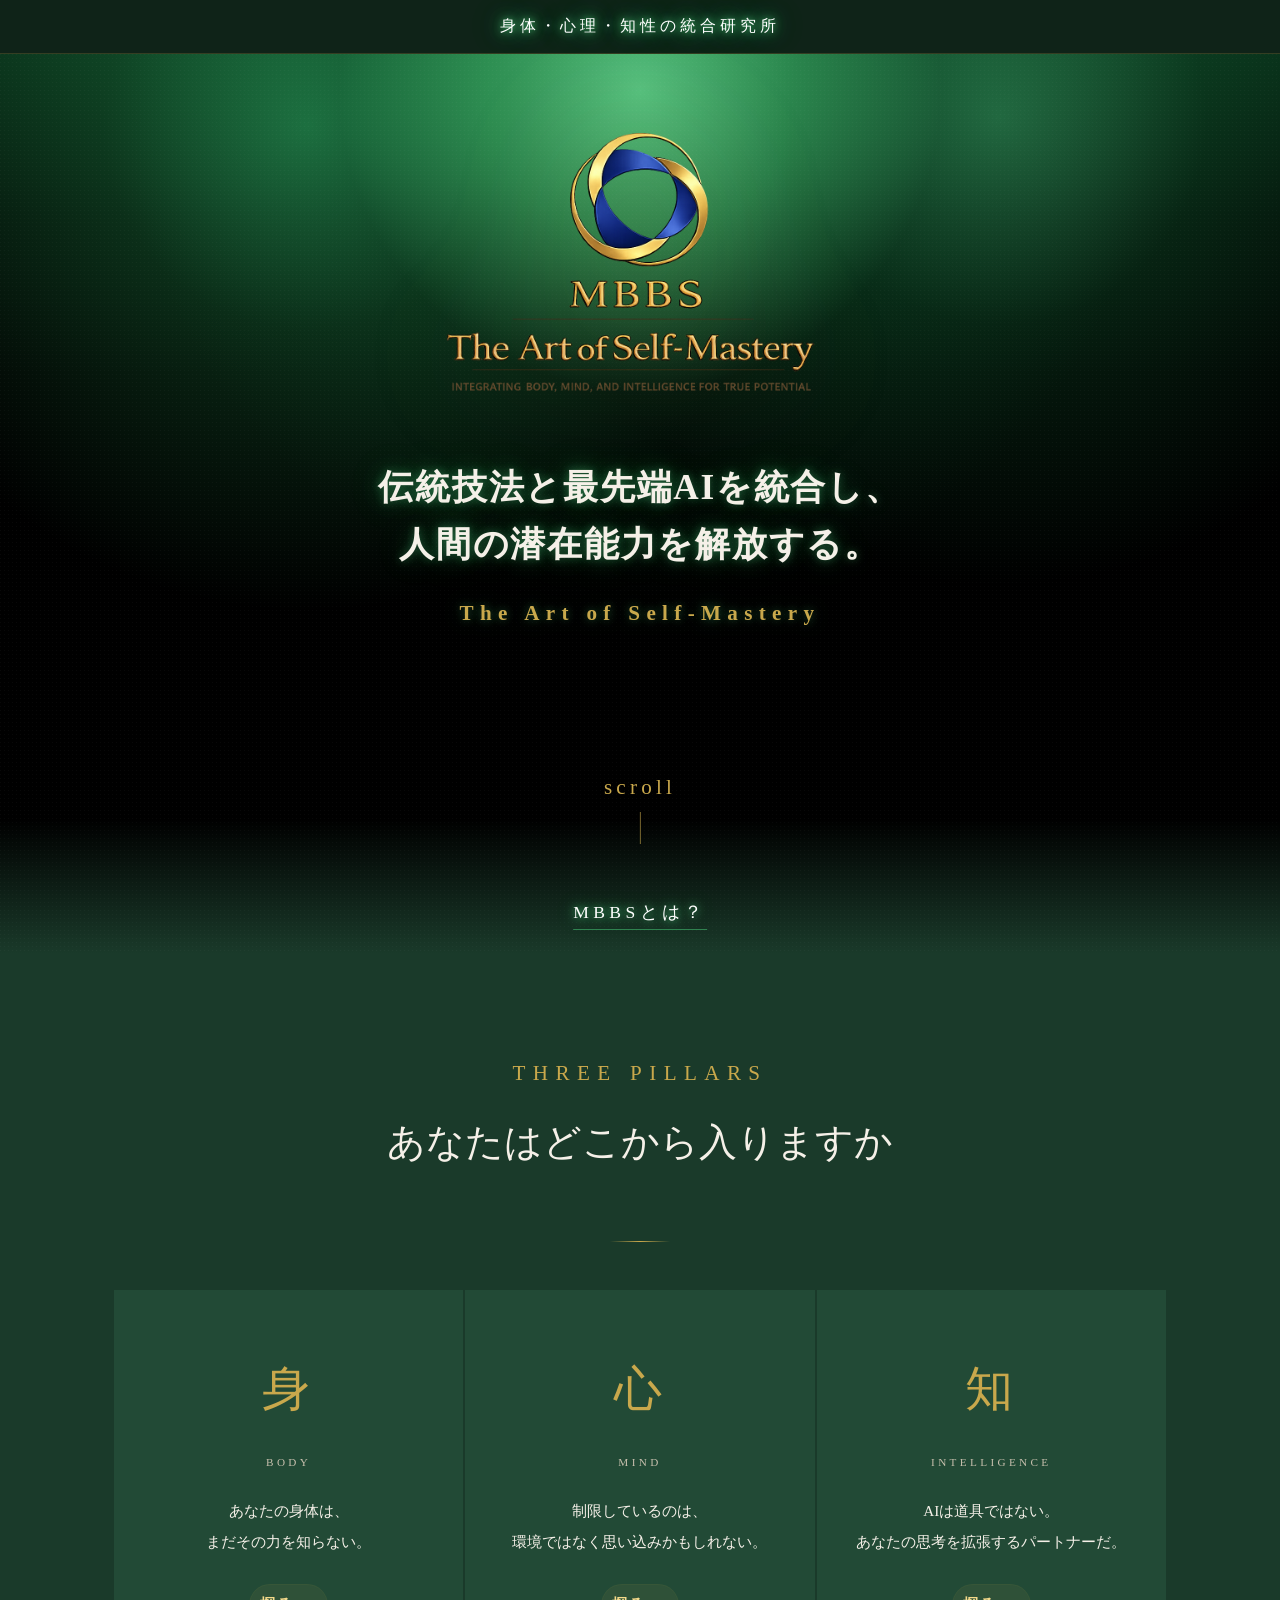
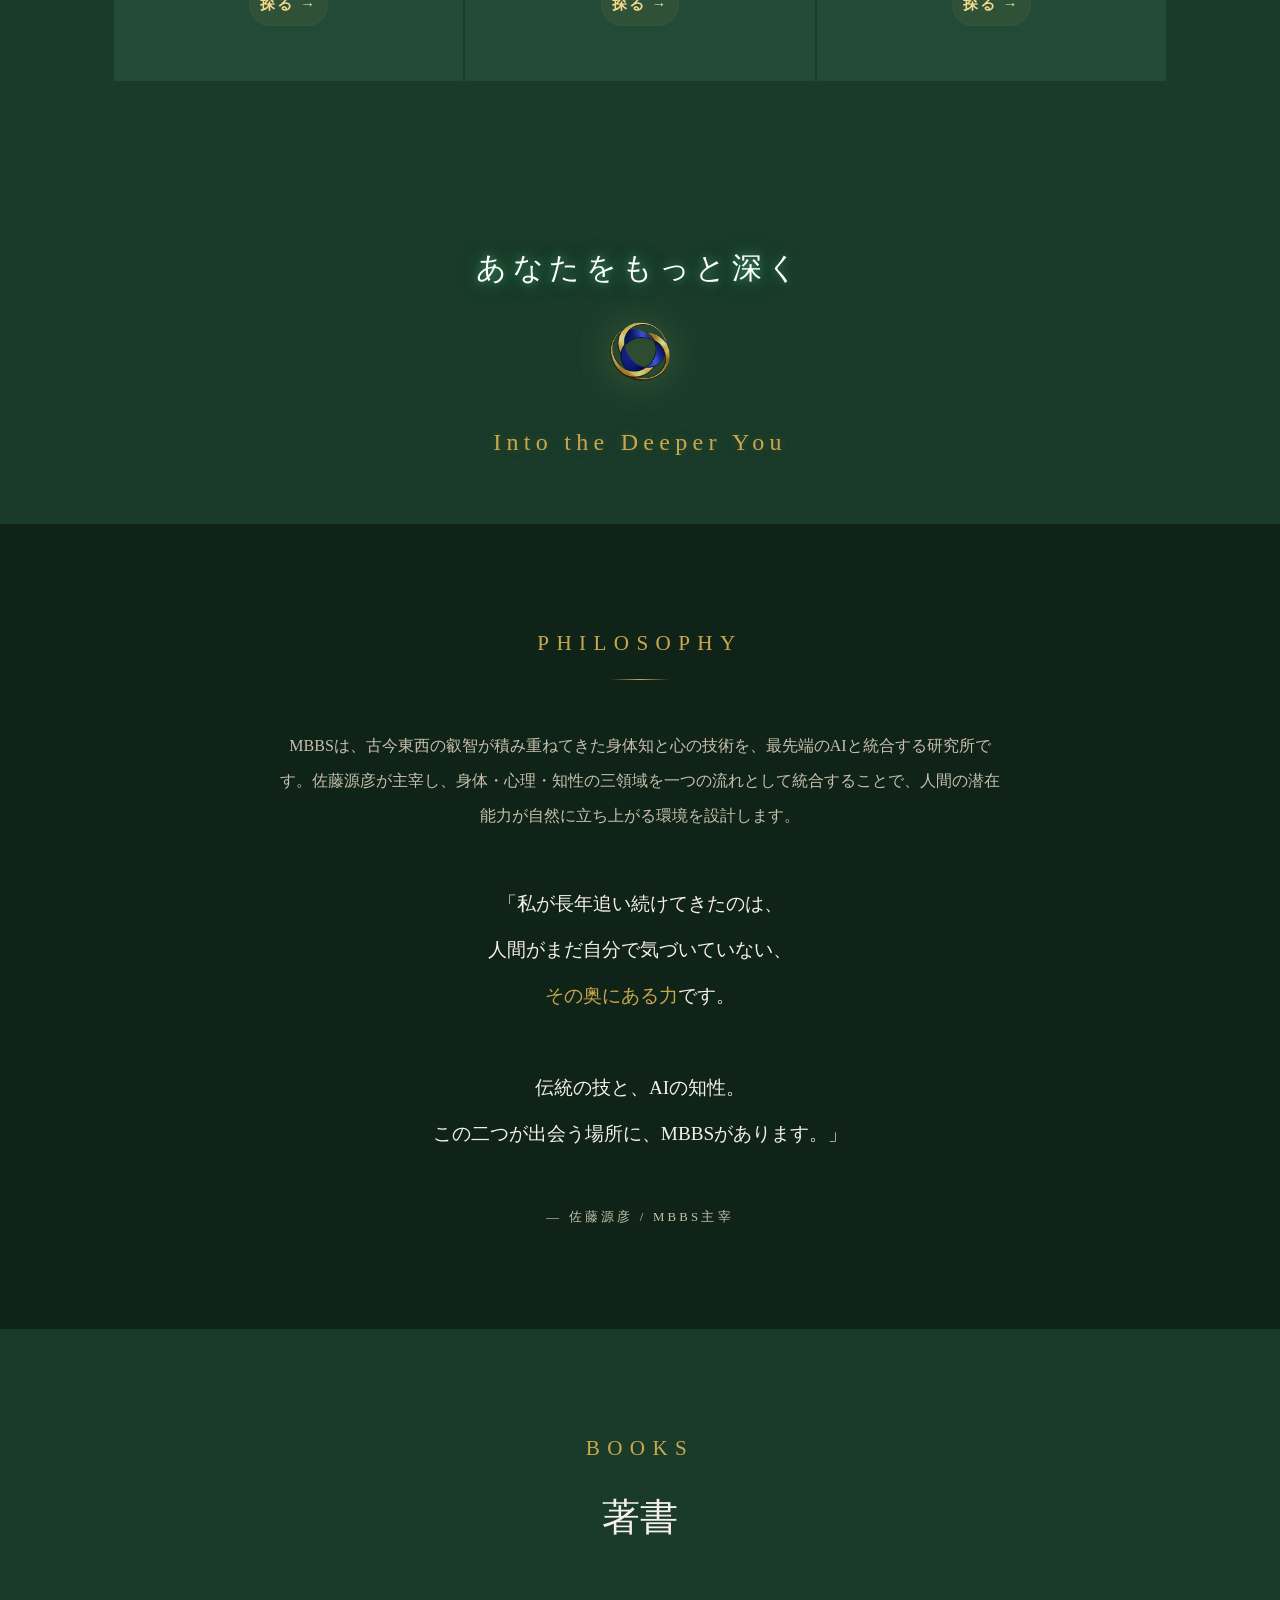
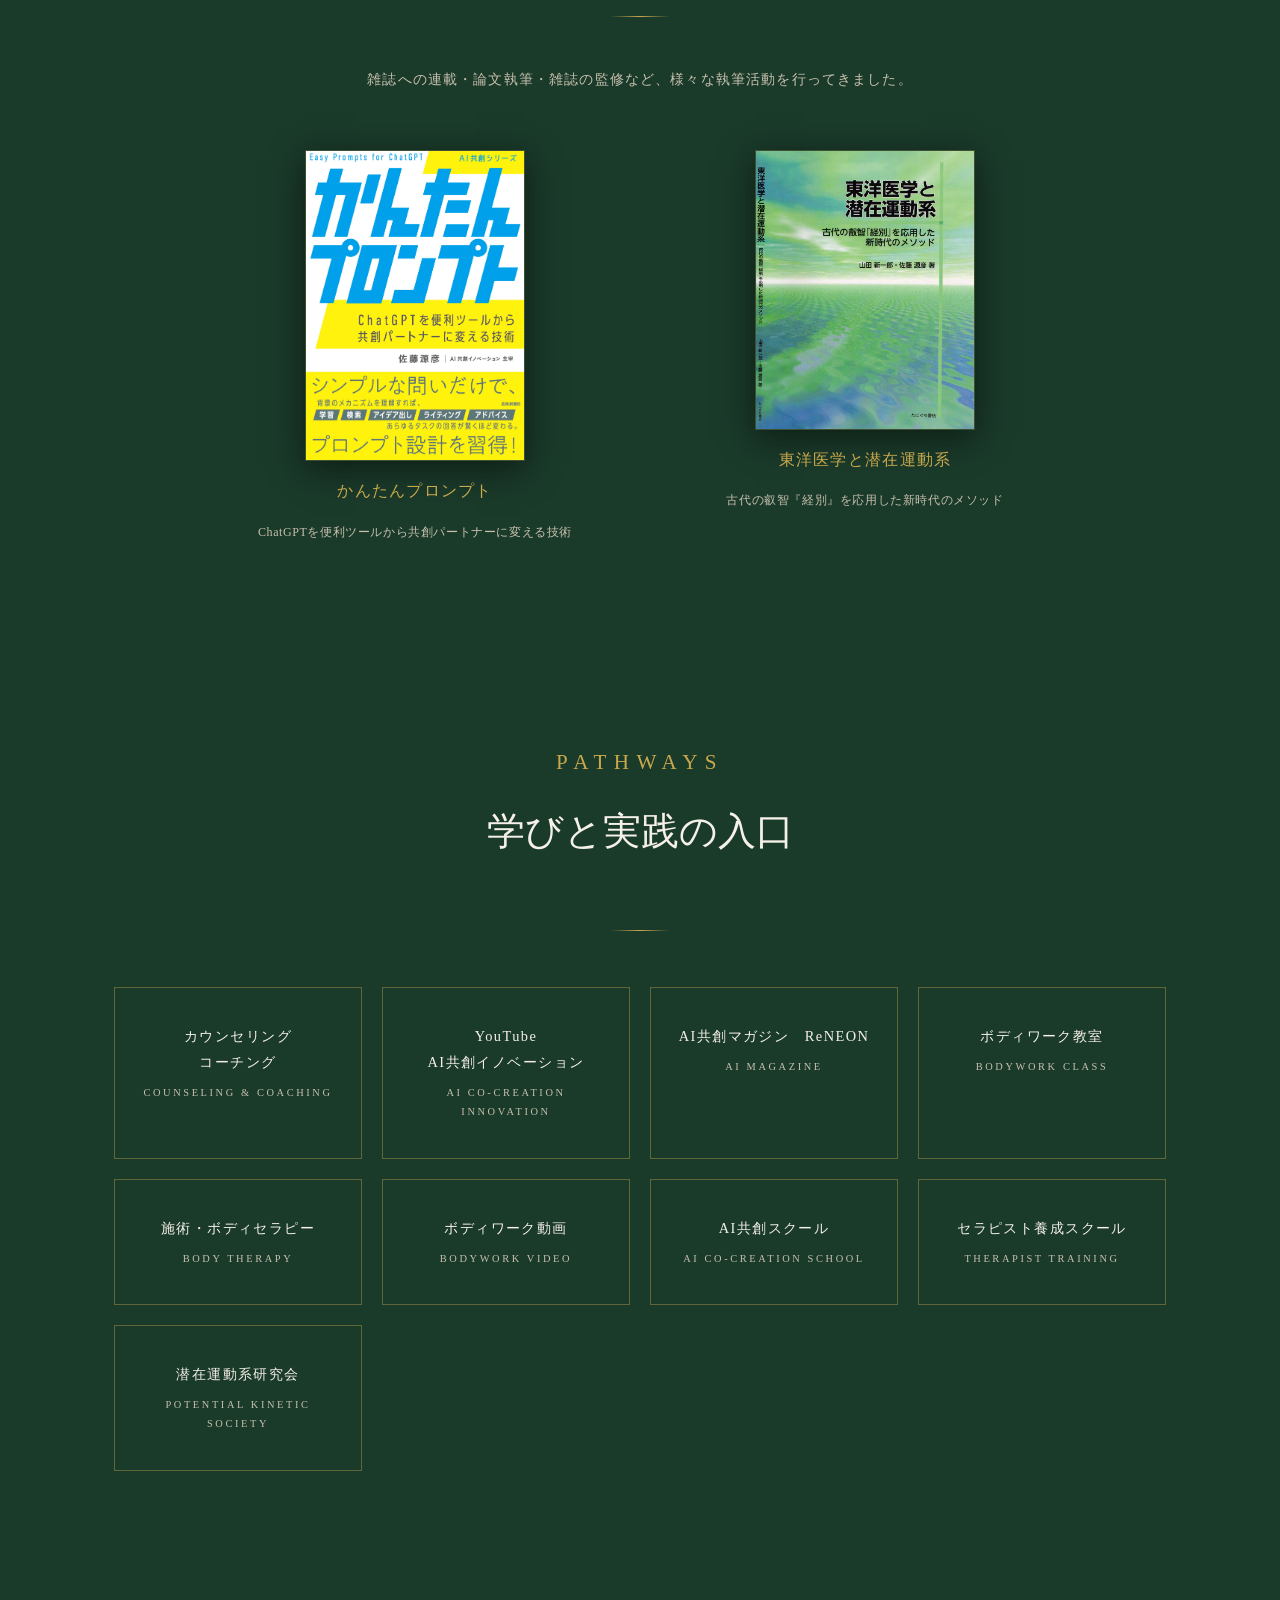
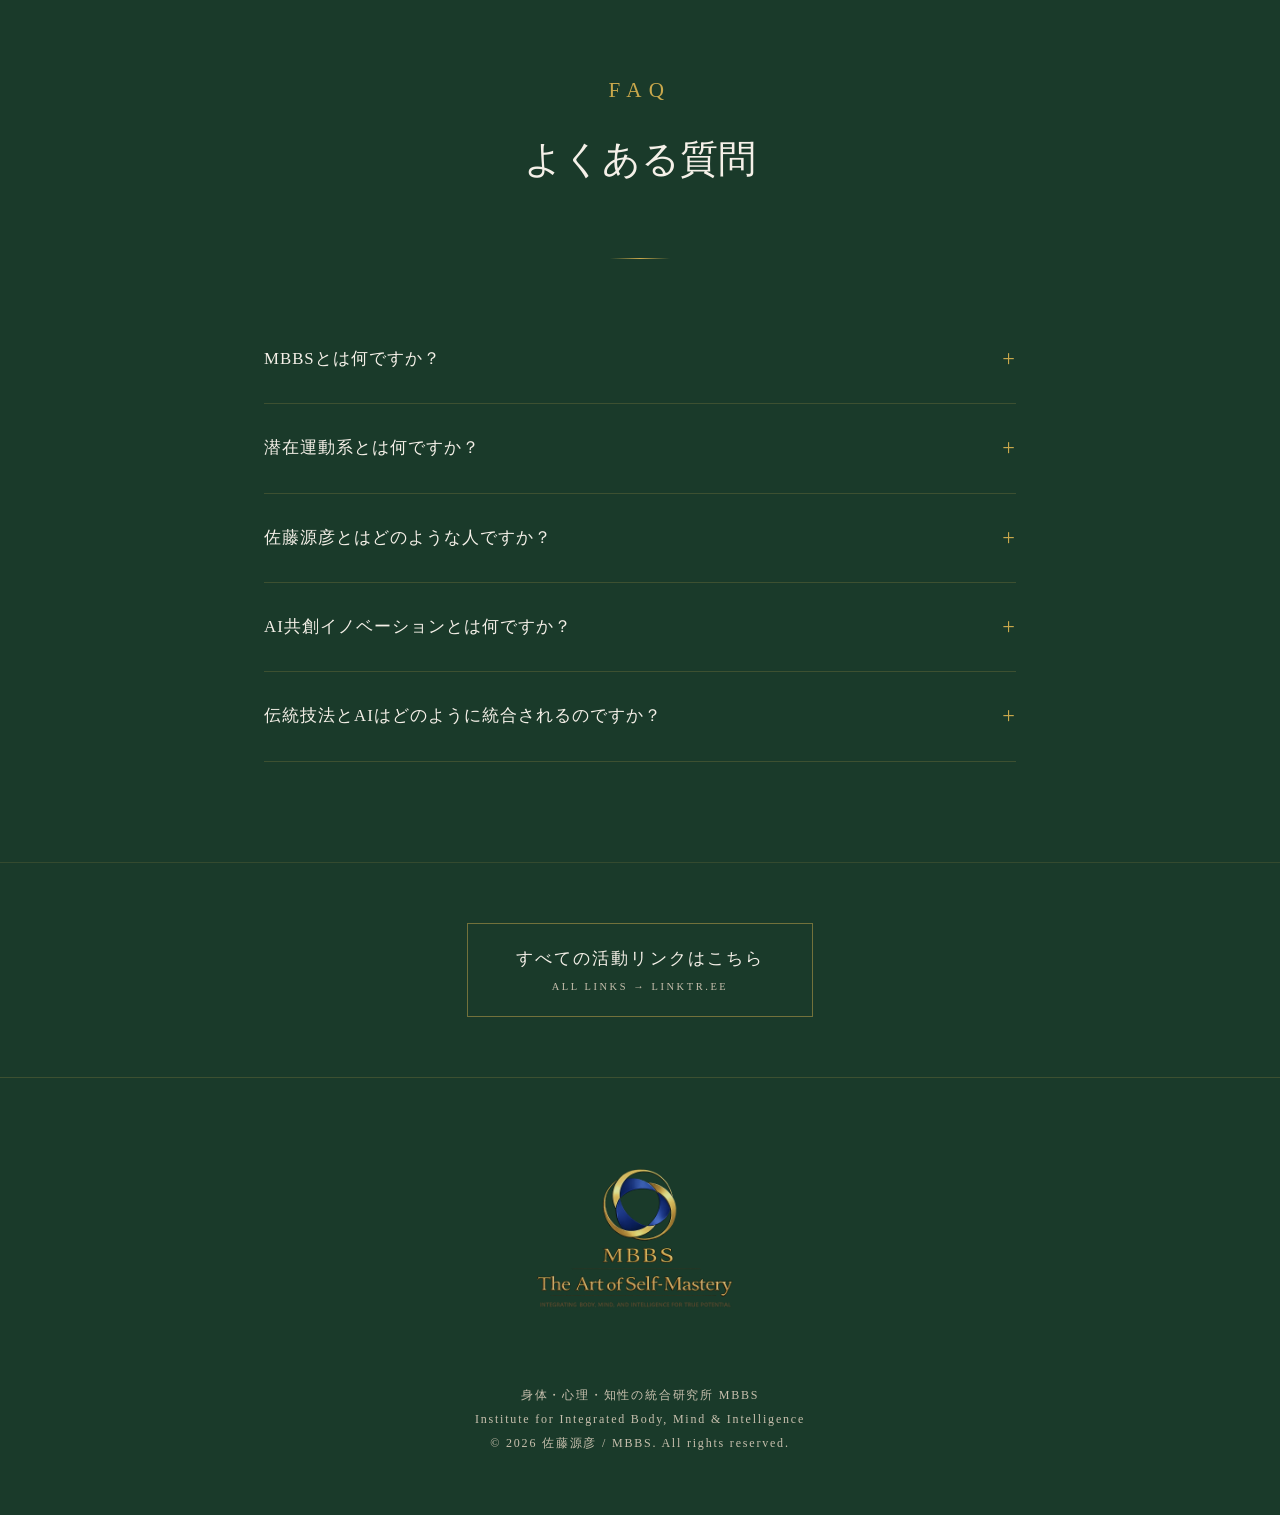
==== index.html @ f7b09123 "Add files via upload" ====
<!DOCTYPE html>
<html lang="ja">
<head>
  <meta charset="UTF-8">
  <meta name="viewport" content="width=device-width, initial-scale=1.0">
  <title>MBBS — 身体・心理・知性の統合研究所</title>
  <meta name="description" content="MBBS（身体・心理・知性の統合研究所）は、東洋の伝統技法と最先端AIを統合し、人間の潜在能力を解放する研究所です。佐藤源彦が主宰するカウンセリング・ボディワーク・AI共創の実践の場。">

  <!-- OGP -->
  <meta property="og:type" content="website">
  <meta property="og:title" content="MBBS — 身体・心理・知性の統合研究所">
  <meta property="og:description" content="伝統技法と最先端AIを統合し、人間の潜在能力を解放する。佐藤源彦主宰のMBBS（Institute for Integrated Body, Mind & Intelligence）。">
  <meta property="og:locale" content="ja_JP">

  <!-- schema.org JSON-LD -->
  <script type="application/ld+json">
  {
    "@context": "https://schema.org",
    "@graph": [
      {
        "@type": "Organization",
        "name": "MBBS",
        "alternateName": "身体・心理・知性の統合研究所",
        "description": "古今東西の叡智と最先端AIを統合し、人間の潜在能力を解放する研究所。カウンセリング・コーチング・ボディワーク・AI共創イノベーションを提供。",
        "url": "https://mbbs.jp",
        "address": {
          "@type": "PostalAddress",
          "addressLocality": "名古屋市",
          "addressRegion": "愛知県",
          "addressCountry": "JP"
        },
        "areaServed": "名古屋市を中心に、全国およびオンラインで活動",
        "keywords": "整体, 太極拳, ヨガ, インナーマッスルトレーニング, カウンセリング, 心理学, AIスクール, プロンプトエンジニアリング, 気功, 潜在意識, 潜在運動系, ボディワーク, AI共創, 身体統合",
        "founder": {
          "@type": "Person",
          "name": "佐藤源彦"
        }
      },
      {
        "@type": "Person",
        "name": "佐藤源彦",
        "jobTitle": "MBBS主宰",
        "description": "東洋医学・潜在運動系・心理支援・AI共創を統合した研究者。著書に『東洋医学と潜在運動系』『かんたんプロンプト』など。",
        "knowsAbout": ["整体", "太極拳", "ヨガ", "インナーマッスルトレーニング", "カウンセリング", "心理学", "AIスクール", "プロンプトエンジニアリング", "気功", "潜在意識", "潜在運動系", "東洋医学", "ボディワーク", "AI共創", "身体統合"],
        "sameAs": [
          "https://linktr.ee/motohiko.sato",
          "https://www.youtube.com/@AICoCreation",
          "https://note.com/mbbs"
        ],
        "worksFor": {
          "@type": "Organization",
          "name": "MBBS"
        }
      }
    ]
  }
  </script>

  <link rel="stylesheet" href="style.css">
</head>
<body>

  <!-- TOPBAR -->
  <div class="topbar">
    <p class="topbar-title">身体・心理・知性の統合研究所</p>
  </div>

  <!-- HERO -->
  <section id="hero">
    <img
      class="hero-logo"
      src="../image/ChatGPT Image 2026年3月20日 00_47_18.png"
      alt="MBBS ロゴ"
    >
    <h1 class="hero-tagline">
      伝統技法と最先端AIを統合し、<br>人間の潜在能力を解放する。
      <em>The Art of Self-Mastery</em>
    </h1>
    <span class="scroll-hint">scroll</span>
    <a class="mbbs-link" href="concept.html">MBBSとは？</a>
  </section>

  <!-- TRINITY -->
  <section id="trinity">
    <p class="section-label">Three Pillars</p>
    <h2 class="section-title">あなたはどこから入りますか</h2>
    <div class="divider"></div>

    <div class="trinity-grid">
      <div class="trinity-card">
        <span class="trinity-kanji">身</span>
        <span class="trinity-en">Body</span>
        <p class="trinity-copy">
          あなたの身体は、<br>まだその力を知らない。
        </p>
        <a class="trinity-link" href="#">探る →</a>
      </div>

      <div class="trinity-card">
        <span class="trinity-kanji">心</span>
        <span class="trinity-en">Mind</span>
        <p class="trinity-copy">
          制限しているのは、<br>環境ではなく思い込みかもしれない。
        </p>
        <a class="trinity-link" href="#">探る →</a>
      </div>

      <div class="trinity-card">
        <span class="trinity-kanji">知</span>
        <span class="trinity-en">Intelligence</span>
        <p class="trinity-copy">
          AIは道具ではない。<br>あなたの思考を拡張するパートナーだ。
        </p>
        <a class="trinity-link" href="#">探る →</a>
      </div>
    </div>
  </section>

  <!-- SYMBOL BREAK -->
  <div class="symbol-break">
    <p class="symbol-break__lead">あなたをもっと深く</p>
    <img
      src="../image/ChatGPT Image 2026年3月20日 00_54_08.png"
      alt="MBBSシンボル"
    >
    <p class="symbol-break__text">Into the Deeper You</p>
  </div>

  <!-- PHILOSOPHY -->
  <section id="philosophy">
    <div class="philosophy-inner">
      <p class="section-label">Philosophy</p>
      <div class="divider"></div>
      <p class="philosophy-desc">
        MBBSは、古今東西の叡智が積み重ねてきた身体知と心の技術を、最先端のAIと統合する研究所です。佐藤源彦が主宰し、身体・心理・知性の三領域を一つの流れとして統合することで、人間の潜在能力が自然に立ち上がる環境を設計します。
      </p>
      <p class="philosophy-quote">
        「私が長年追い続けてきたのは、<br>
        人間がまだ自分で気づいていない、<br>
        <strong>その奥にある力</strong>です。<br><br>
        伝統の技と、AIの知性。<br>
        この二つが出会う場所に、MBBSがあります。」
      </p>
      <p class="philosophy-name">— 佐藤源彦 / MBBS主宰</p>
    </div>
  </section>

  <!-- BOOKS -->
  <section id="books">
    <p class="section-label">Books</p>
    <h2 class="section-title">著書</h2>
    <div class="divider"></div>
    <p class="books-note">雑誌への連載・論文執筆・雑誌の監修など、様々な執筆活動を行ってきました。</p>
    <div class="books-grid">
      <a class="book-item" href="#">
        <img src="../image/kantan.JPG" alt="かんたんプロンプト">
        <p class="book-title">かんたんプロンプト</p>
        <p class="book-sub">ChatGPTを便利ツールから共創パートナーに変える技術</p>
      </a>
      <a class="book-item" href="#">
        <img src="../image/senzai.jpeg" alt="東洋医学と潜在運動系">
        <p class="book-title">東洋医学と潜在運動系</p>
        <p class="book-sub">古代の叡智『経別』を応用した新時代のメソッド</p>
      </a>
    </div>
  </section>

  <!-- SERVICES -->
  <section id="services">
    <p class="section-label">Pathways</p>
    <h2 class="section-title">学びと実践の入口</h2>
    <div class="divider"></div>

    <div class="services-grid">
      <a class="service-btn" href="#">
        カウンセリング<br>コーチング
        <span class="service-btn-en">Counseling & Coaching</span>
      </a>
      <a class="service-btn" href="https://www.youtube.com/@AICoCreation" target="_blank" rel="noopener">
        YouTube<br>AI共創イノベーション
        <span class="service-btn-en">AI Co-creation Innovation</span>
      </a>
      <a class="service-btn" href="https://note.com/mbbs" target="_blank" rel="noopener">
        AI共創マガジン　ReNEON
        <span class="service-btn-en">AI Magazine</span>
      </a>
      <a class="service-btn" href="#">
        ボディワーク教室
        <span class="service-btn-en">Bodywork Class</span>
      </a>
      <a class="service-btn" href="#">
        施術・ボディセラピー
        <span class="service-btn-en">Body Therapy</span>
      </a>
      <a class="service-btn" href="#">
        ボディワーク動画
        <span class="service-btn-en">Bodywork Video</span>
      </a>
      <a class="service-btn" href="#">
        AI共創スクール
        <span class="service-btn-en">AI Co-creation School</span>
      </a>
      <a class="service-btn" href="#">
        セラピスト養成スクール
        <span class="service-btn-en">Therapist Training</span>
      </a>
      <a class="service-btn" href="https://potentialing.jimdofree.com/" target="_blank" rel="noopener">
        潜在運動系研究会
        <span class="service-btn-en">Potential Kinetic Society</span>
      </a>
    </div>
  </section>

  <!-- FAQ -->
  <section id="faq">
    <p class="section-label">FAQ</p>
    <h2 class="section-title">よくある質問</h2>
    <div class="divider"></div>

    <div class="faq-list">
      <details class="faq-item">
        <summary class="faq-q">MBBSとは何ですか？</summary>
        <p class="faq-a">MBBSは「身体・心理・知性の統合研究所（Institute for Integrated Body, Mind &amp; Intelligence）」です。東洋の伝統技法・心理支援・AI共創の三領域を統合し、人間の潜在能力を解放することをミッションとしています。佐藤源彦が主宰しています。</p>
      </details>

      <details class="faq-item">
        <summary class="faq-q">潜在運動系とは何ですか？</summary>
        <p class="faq-a">潜在運動系とは、東洋医学の「経別」をはじめとする古代の知恵を応用した、身体の潜在的な動きと力の発現に関する研究領域です。佐藤源彦の著書『東洋医学と潜在運動系』でその理論と実践が体系化されています。</p>
      </details>

      <details class="faq-item">
        <summary class="faq-q">佐藤源彦とはどのような人ですか？</summary>
        <p class="faq-a">佐藤源彦はMBBSの主宰者です。東洋医学・潜在運動系・心理支援・AI共創を統合した研究者・実践家であり、著書に『東洋医学と潜在運動系』『かんたんプロンプト』があります。カウンセリング・ボディワーク・AI共創イノベーションの各分野で活動しています。</p>
      </details>

      <details class="faq-item">
        <summary class="faq-q">AI共創イノベーションとは何ですか？</summary>
        <p class="faq-a">AI共創イノベーションは、AIを単なる道具としてではなく、人間の思考を拡張するパートナーとして活用する実践です。MBBSでは、プロンプト技術・AI共創スクール・YouTubeチャンネルを通じて、AIと人間が共に創造する新しい知性の在り方を探求しています。</p>
      </details>

      <details class="faq-item">
        <summary class="faq-q">伝統技法とAIはどのように統合されるのですか？</summary>
        <p class="faq-a">東洋の伝統技法が数千年かけて磨いてきた身体知・内面理解の知恵と、最先端AIによる知的拡張を接続します。感覚と分析、直感と構造を一つの流れとして統合することで、人間の潜在能力が自然に立ち上がる環境を設計します。</p>
      </details>
    </div>
  </section>

  <!-- LINKS -->
  <div class="links-bar">
    <a class="links-btn" href="https://linktr.ee/motohiko.sato" target="_blank" rel="noopener">
      すべての活動リンクはこちら
      <span class="links-btn-en">All Links → linktr.ee</span>
    </a>
  </div>

  <!-- FOOTER -->
  <footer>
    <img
      class="footer-logo"
      src="../image/ChatGPT Image 2026年3月20日 00_47_18.png"
      alt="MBBS"
    >
    <p class="footer-copy">
      身体・心理・知性の統合研究所 MBBS<br>
      Institute for Integrated Body, Mind & Intelligence<br>
      © 2026 佐藤源彦 / MBBS. All rights reserved.
    </p>
  </footer>

</body>
</html>
---- style.css ----
/* ===========================
   MBBS — Claude HP Design
   =========================== */

:root {
  --green:  #1A3A2A;
  --green-light: #224a36;
  --green-dark:  #0f2318;
  --gold:   #C9A84C;
  --gold-light: #e0c070;
  --blue:   #1E3A6E;
  --ivory:  #F5F0E8;
  --ivory-dim: #c8c0ae;
  --font-ja: 'Hiragino Mincho ProN', 'Yu Mincho', Georgia, serif;
  --font-en: 'Cormorant Garamond', 'Garamond', Georgia, serif;
}

*, *::before, *::after {
  box-sizing: border-box;
  margin: 0;
  padding: 0;
}

html {
  scroll-behavior: smooth;
}

body {
  background-color: var(--green);
  color: var(--ivory);
  font-family: var(--font-ja);
  line-height: 1.8;
}

/* ── HERO ── */
#hero {
  position: relative;
  min-height: 100vh;
  display: flex;
  flex-direction: column;
  align-items: center;
  justify-content: center;
  text-align: center;
  padding: 20px 24px;
  justify-content: flex-start;
  background:
    radial-gradient(circle at 50% 4%, rgba(120, 255, 170, 0.68) 0%, rgba(92, 255, 151, 0.4) 14%, rgba(18, 105, 58, 0.16) 28%, rgba(0, 0, 0, 0) 48%),
    radial-gradient(circle at 24% 8%, rgba(72, 255, 149, 0.38) 0%, rgba(50, 198, 105, 0.2) 16%, rgba(0, 0, 0, 0) 38%),
    radial-gradient(circle at 78% 7%, rgba(95, 255, 163, 0.34) 0%, rgba(33, 160, 84, 0.18) 16%, rgba(0, 0, 0, 0) 36%),
    linear-gradient(180deg, rgba(46, 255, 138, 0.14) 0%, rgba(46, 255, 138, 0.04) 18%, rgba(0, 0, 0, 0) 36%),
    linear-gradient(to bottom, #000 0%, #000 85%, var(--green) 100%);
  overflow: hidden;
}

#hero::before {
  content: '';
  position: absolute;
  inset: 0;
  background-image: url('data:image/svg+xml,<svg xmlns="http://www.w3.org/2000/svg" width="4" height="4"><rect width="4" height="4" fill="none"/><rect x="0" y="0" width="1" height="1" fill="%23ffffff08"/></svg>');
  pointer-events: none;
}

.hero-logo {
  width: min(640px, 95vw);
  margin-bottom: 20px;
  border-radius: 40px;
  filter: drop-shadow(0 0 64px rgba(201,168,76,0.2));
  animation: fadeUp 1.2s ease both;
}

.hero-tagline {
  font-size: clamp(1.2rem, 3.5vw, 2.2rem);
  color: var(--ivory);
  letter-spacing: 0.05em;
  line-height: 1.6;
  margin-top: -60px;
  margin-bottom: 180px;
  text-shadow:
    0 0 10px rgba(102, 255, 163, 0.32),
    0 0 24px rgba(72, 255, 149, 0.22),
    0 0 44px rgba(32, 196, 99, 0.16);
  animation:
    fadeUp 1.2s ease 0.3s both,
    neonPulse 2.8s ease-in-out 1.5s infinite;
}

.hero-tagline em {
  display: block;
  font-style: normal;
  color: var(--gold);
  font-size: 0.6em;
  letter-spacing: 0.3em;
  margin-top: 24px;
}

.scroll-hint {
  position: absolute;
  bottom: 110px;
  left: 50%;
  transform: translateX(-50%);
  color: var(--gold);
  font-size: calc(clamp(1.2rem, 3.5vw, 2.2rem) * 0.6);
  letter-spacing: 0.2em;
  animation: pulse 2.5s infinite;
}

.scroll-hint::after {
  content: '';
  display: block;
  width: 1px;
  height: 32px;
  background: var(--gold);
  margin: 6px auto 0;
  opacity: 0.6;
}

/* ── TOPBAR ── */
.topbar {
  text-align: center;
  padding: 12px 24px;
  border-bottom: 1px solid rgba(201,168,76,0.2);
  background: var(--green-dark);
}

.topbar-title {
  font-size: clamp(0.8rem, 1.8vw, 1rem);
  letter-spacing: 0.25em;
  color: #ffffff;
  text-shadow:
    0 0 8px rgba(92, 255, 151, 0.9),
    0 0 20px rgba(72, 255, 149, 0.6),
    0 0 40px rgba(46, 255, 138, 0.4);
  animation: topbarGlow 3s ease-in-out infinite;
}

@keyframes topbarGlow {
  0%, 100% {
    text-shadow:
      0 0 8px rgba(92, 255, 151, 0.8),
      0 0 20px rgba(72, 255, 149, 0.5),
      0 0 40px rgba(46, 255, 138, 0.3);
  }
  50% {
    text-shadow:
      0 0 12px rgba(138, 255, 186, 1),
      0 0 30px rgba(92, 255, 151, 0.8),
      0 0 60px rgba(46, 255, 138, 0.5);
  }
}

/* ── MBBS LINK ── */
.mbbs-link {
  position: absolute;
  bottom: 24px;
  left: 50%;
  display: inline-block;
  transform: translateX(-50%);
  font-size: clamp(0.95rem, 2vw, 1.1rem);
  letter-spacing: 0.25em;
  color: #ffffff;
  text-decoration: none;
  border-bottom: 1px solid rgba(92,255,151,0.4);
  white-space: nowrap;
  text-shadow:
    0 0 8px rgba(92, 255, 151, 0.7),
    0 0 20px rgba(72, 255, 149, 0.4),
    0 0 40px rgba(46, 255, 138, 0.2);
  transition: color 0.3s, border-color 0.3s, text-shadow 0.3s, letter-spacing 0.3s, transform 0.3s;
}

.mbbs-link:hover,
.mbbs-link:focus-visible {
  color: var(--gold);
  border-color: var(--gold);
  letter-spacing: 0.35em;
  text-shadow:
    0 0 10px rgba(201, 168, 76, 0.9),
    0 0 24px rgba(201, 168, 76, 0.6),
    0 0 48px rgba(201, 168, 76, 0.4);
  transform: translateX(-50%) scale(1.08);
}

/* ── DIVIDER ── */
.divider {
  width: 60px;
  height: 1px;
  background: linear-gradient(to right, transparent, var(--gold), transparent);
  margin: 0 auto 48px;
}

/* ── TRINITY (三本柱) ── */
#trinity {
  padding: 100px 24px;
  max-width: 1100px;
  margin: 0 auto;
  text-align: center;
}

.section-label {
  font-size: clamp(0.72rem, 2.1vw, 1.32rem);
  letter-spacing: 0.35em;
  color: var(--gold);
  margin-bottom: 16px;
  text-transform: uppercase;
}

.section-title {
  font-size: clamp(1.6rem, 4vw, 2.4rem);
  color: var(--ivory);
  margin-bottom: 64px;
  font-weight: 400;
}

.trinity-grid {
  display: grid;
  grid-template-columns: repeat(auto-fit, minmax(260px, 1fr));
  gap: 2px;
}

.trinity-card {
  background: var(--green-light);
  padding: 56px 36px;
  position: relative;
  transition: background 0.4s;
}

.trinity-card::before {
  content: '';
  position: absolute;
  top: 0; left: 0; right: 0;
  height: 2px;
  background: var(--gold);
  transform: scaleX(0);
  transform-origin: left;
  transition: transform 0.4s;
}

.trinity-card:hover { background: #264a38; }
.trinity-card:hover::before { transform: scaleX(1); }

.trinity-kanji {
  font-size: 3rem;
  color: var(--gold);
  margin-bottom: 20px;
  display: block;
  letter-spacing: 0.1em;
}

.trinity-en {
  font-size: 0.7rem;
  letter-spacing: 0.3em;
  color: var(--ivory-dim);
  text-transform: uppercase;
  margin-bottom: 24px;
  display: block;
}

.trinity-copy {
  font-size: 0.95rem;
  color: var(--ivory);
  line-height: 2;
}

.trinity-link {
  display: inline-block;
  margin-top: 28px;
  padding: 6px 10px;
  font-size: 0.92rem;
  font-weight: 700;
  letter-spacing: 0.14em;
  color: #f3d98a;
  border-bottom: 1px solid transparent;
  border-radius: 999px;
  background: rgba(201, 168, 76, 0.08);
  box-shadow: 0 0 0 1px rgba(201, 168, 76, 0.12);
  transition:
    border-color 0.3s,
    transform 0.3s,
    text-shadow 0.3s,
    background-color 0.3s,
    box-shadow 0.3s;
  text-decoration: none;
}

.trinity-link:hover,
.trinity-link:focus-visible {
  border-color: var(--gold);
  transform: scale(1.18);
  background: rgba(201, 168, 76, 0.14);
  box-shadow:
    0 0 0 1px rgba(201, 168, 76, 0.28),
    0 0 20px rgba(92, 255, 151, 0.14);
  text-shadow:
    0 0 10px rgba(138, 255, 186, 0.46),
    0 0 24px rgba(92, 255, 151, 0.28);
}

/* ── SYMBOL BREAK ── */
.symbol-break {
  text-align: center;
  padding: 60px 24px;
}

.symbol-break__lead {
  margin: 0 0 18px;
  color: #fff;
  font-size: clamp(1.1rem, 2.8vw, 1.9rem);
  letter-spacing: 0.18em;
  text-shadow:
    0 0 10px rgba(128, 255, 185, 0.42),
    0 0 24px rgba(72, 255, 149, 0.3),
    0 0 48px rgba(34, 210, 108, 0.18);
  animation: leadGlow 3.8s ease-in-out infinite;
}

.symbol-break img {
  width: min(120px, 30vw);
  opacity: 0.82;
  filter:
    drop-shadow(0 0 18px rgba(201,168,76,0.36))
    drop-shadow(0 0 28px rgba(82,255,156,0.18));
  animation: symbolBreath 4.8s ease-in-out infinite;
}

.symbol-break__text {
  margin: 18px 0 0;
  color: var(--gold);
  font-size: clamp(1rem, 2.4vw, 1.5rem);
  letter-spacing: 0.22em;
  text-transform: none;
  text-shadow:
    0 0 10px rgba(201, 168, 76, 0.24),
    0 0 24px rgba(88, 255, 163, 0.14);
  animation: symbolTextGlow 4.8s ease-in-out infinite;
}

/* ── PHILOSOPHY ── */
#philosophy {
  padding: 100px 24px;
  background: var(--green-dark);
  text-align: center;
}

.philosophy-inner {
  max-width: 720px;
  margin: 0 auto;
}

.philosophy-desc {
  font-size: clamp(0.85rem, 1.8vw, 1rem);
  line-height: 2.2;
  color: var(--ivory-dim);
  margin-bottom: 48px;
}

.philosophy-quote {
  font-size: clamp(1rem, 2vw, 1.2rem);
  line-height: 2.4;
  color: var(--ivory);
  margin-bottom: 48px;
}

.philosophy-quote strong {
  color: var(--gold);
  font-weight: 400;
}

.philosophy-name {
  font-size: 0.8rem;
  letter-spacing: 0.25em;
  color: var(--ivory-dim);
}

/* ── BOOKS ── */
#books {
  padding: 100px 24px;
  max-width: 900px;
  margin: 0 auto;
  text-align: center;
}

.books-note {
  font-size: 0.9rem;
  color: var(--ivory-dim);
  letter-spacing: 0.08em;
  line-height: 2;
  margin-bottom: 48px;
}

.books-grid {
  display: grid;
  grid-template-columns: repeat(auto-fit, minmax(240px, 1fr));
  gap: 48px;
  margin-top: 56px;
}

.book-item {
  text-decoration: none;
  color: var(--ivory);
  display: flex;
  flex-direction: column;
  align-items: center;
  gap: 16px;
  transition: transform 0.3s;
}

.book-item:hover {
  transform: translateY(-6px);
}

.book-item img {
  width: 100%;
  max-width: 220px;
  box-shadow: 0 8px 32px rgba(0,0,0,0.5);
  border: 1px solid rgba(201,168,76,0.2);
}

.book-item:hover img {
  box-shadow: 0 12px 40px rgba(201,168,76,0.25);
  border-color: rgba(201,168,76,0.5);
}

.book-title {
  font-size: 1rem;
  color: var(--gold);
  letter-spacing: 0.08em;
}

.book-sub {
  font-size: 0.75rem;
  color: var(--ivory-dim);
  letter-spacing: 0.05em;
  line-height: 1.8;
}

/* ── SERVICES ── */
#services {
  padding: 100px 24px;
  max-width: 1100px;
  margin: 0 auto;
  text-align: center;
}

.services-grid {
  display: grid;
  grid-template-columns: repeat(auto-fit, minmax(220px, 1fr));
  gap: 20px;
  margin-top: 56px;
}

.service-btn {
  display: block;
  padding: 36px 24px;
  border: 1px solid rgba(201,168,76,0.4);
  color: var(--ivory);
  text-decoration: none;
  font-size: 0.9rem;
  letter-spacing: 0.1em;
  line-height: 1.8;
  transition: all 0.3s;
  position: relative;
  overflow: hidden;
}

.service-btn::after {
  content: '';
  position: absolute;
  inset: 0;
  background: rgba(201,168,76,0.07);
  opacity: 0;
  transition: opacity 0.3s;
}

.service-btn:hover {
  border-color: var(--gold);
  color: var(--gold);
}

.service-btn:hover::after { opacity: 1; }

.service-btn-en {
  display: block;
  font-size: 0.65rem;
  letter-spacing: 0.25em;
  color: var(--ivory-dim);
  margin-top: 8px;
  text-transform: uppercase;
}

/* ── FAQ ── */
#faq {
  padding: 100px 24px;
  max-width: 800px;
  margin: 0 auto;
  text-align: center;
}

.faq-list {
  margin-top: 56px;
  text-align: left;
}

.faq-item {
  border-bottom: 1px solid rgba(201,168,76,0.2);
}

.faq-q {
  padding: 24px 0;
  font-size: clamp(0.9rem, 2vw, 1.05rem);
  color: var(--ivory);
  letter-spacing: 0.06em;
  cursor: pointer;
  list-style: none;
  display: flex;
  justify-content: space-between;
  align-items: center;
  transition: color 0.3s;
}

.faq-q::after {
  content: '+';
  color: var(--gold);
  font-size: 1.4rem;
  font-weight: 300;
  flex-shrink: 0;
  margin-left: 16px;
  transition: transform 0.3s;
}

.faq-item[open] .faq-q {
  color: var(--gold);
}

.faq-item[open] .faq-q::after {
  transform: rotate(45deg);
}

.faq-q::-webkit-details-marker { display: none; }

.faq-a {
  padding: 0 0 28px;
  font-size: clamp(0.82rem, 1.8vw, 0.95rem);
  color: var(--ivory-dim);
  line-height: 2.2;
  letter-spacing: 0.04em;
}

/* ── LINKS BAR ── */
.links-bar {
  padding: 60px 24px;
  text-align: center;
  border-top: 1px solid rgba(201,168,76,0.15);
}

.links-btn {
  display: inline-block;
  padding: 20px 48px;
  border: 1px solid rgba(201,168,76,0.5);
  color: var(--ivory);
  text-decoration: none;
  font-size: clamp(0.9rem, 2vw, 1.05rem);
  letter-spacing: 0.12em;
  line-height: 1.8;
  transition: all 0.3s;
}

.links-btn:hover {
  border-color: var(--gold);
  color: var(--gold);
  background: rgba(201,168,76,0.06);
}

.links-btn-en {
  display: block;
  font-size: 0.65rem;
  letter-spacing: 0.25em;
  color: var(--ivory-dim);
  margin-top: 4px;
  text-transform: uppercase;
}

/* ── FOOTER ── */
footer {
  padding: 60px 24px;
  text-align: center;
  border-top: 1px solid rgba(201,168,76,0.2);
}

.footer-logo {
  width: min(340px, 78vw);
  margin-bottom: 8px;
  opacity: 0.85;
}

.footer-copy {
  margin-top: 0;
  font-size: 0.75rem;
  color: var(--ivory-dim);
  letter-spacing: 0.15em;
  line-height: 2;
}

/* ── ANIMATIONS ── */
@keyframes fadeUp {
  from { opacity: 0; transform: translateY(24px); }
  to   { opacity: 1; transform: translateY(0); }
}

@keyframes pulse {
  0%, 100% { opacity: 0.5; }
  50%       { opacity: 1; }
}

@keyframes neonPulse {
  0%, 100% {
    text-shadow:
      0 0 10px rgba(102, 255, 163, 0.24),
      0 0 24px rgba(72, 255, 149, 0.16),
      0 0 44px rgba(32, 196, 99, 0.1);
  }
  50% {
    text-shadow:
      0 0 14px rgba(138, 255, 186, 0.48),
      0 0 34px rgba(92, 255, 151, 0.34),
      0 0 68px rgba(46, 255, 138, 0.24);
  }
}

@keyframes symbolBreath {
  0%, 100% {
    transform: scale(1);
    filter:
      drop-shadow(0 0 18px rgba(201,168,76,0.3))
      drop-shadow(0 0 28px rgba(82,255,156,0.14));
  }
  50% {
    transform: scale(1.09);
    filter:
      drop-shadow(0 0 24px rgba(201,168,76,0.44))
      drop-shadow(0 0 42px rgba(110,255,176,0.28));
  }
}

@keyframes symbolTextGlow {
  0%, 100% {
    opacity: 0.82;
    text-shadow:
      0 0 10px rgba(201, 168, 76, 0.2),
      0 0 24px rgba(88, 255, 163, 0.1);
  }
  50% {
    opacity: 1;
    text-shadow:
      0 0 14px rgba(201, 168, 76, 0.34),
      0 0 30px rgba(110, 255, 176, 0.2);
  }
}

@keyframes leadGlow {
  0%, 100% {
    opacity: 0.86;
    text-shadow:
      0 0 10px rgba(128, 255, 185, 0.34),
      0 0 24px rgba(72, 255, 149, 0.24),
      0 0 48px rgba(34, 210, 108, 0.14);
  }
  50% {
    opacity: 1;
    text-shadow:
      0 0 14px rgba(164, 255, 206, 0.52),
      0 0 34px rgba(92, 255, 151, 0.34),
      0 0 60px rgba(46, 255, 138, 0.22);
  }
}

/* ── RESPONSIVE ── */
@media (max-width: 600px) {
  .trinity-grid { grid-template-columns: 1fr; gap: 1px; }
  .services-grid { grid-template-columns: 1fr; }
}
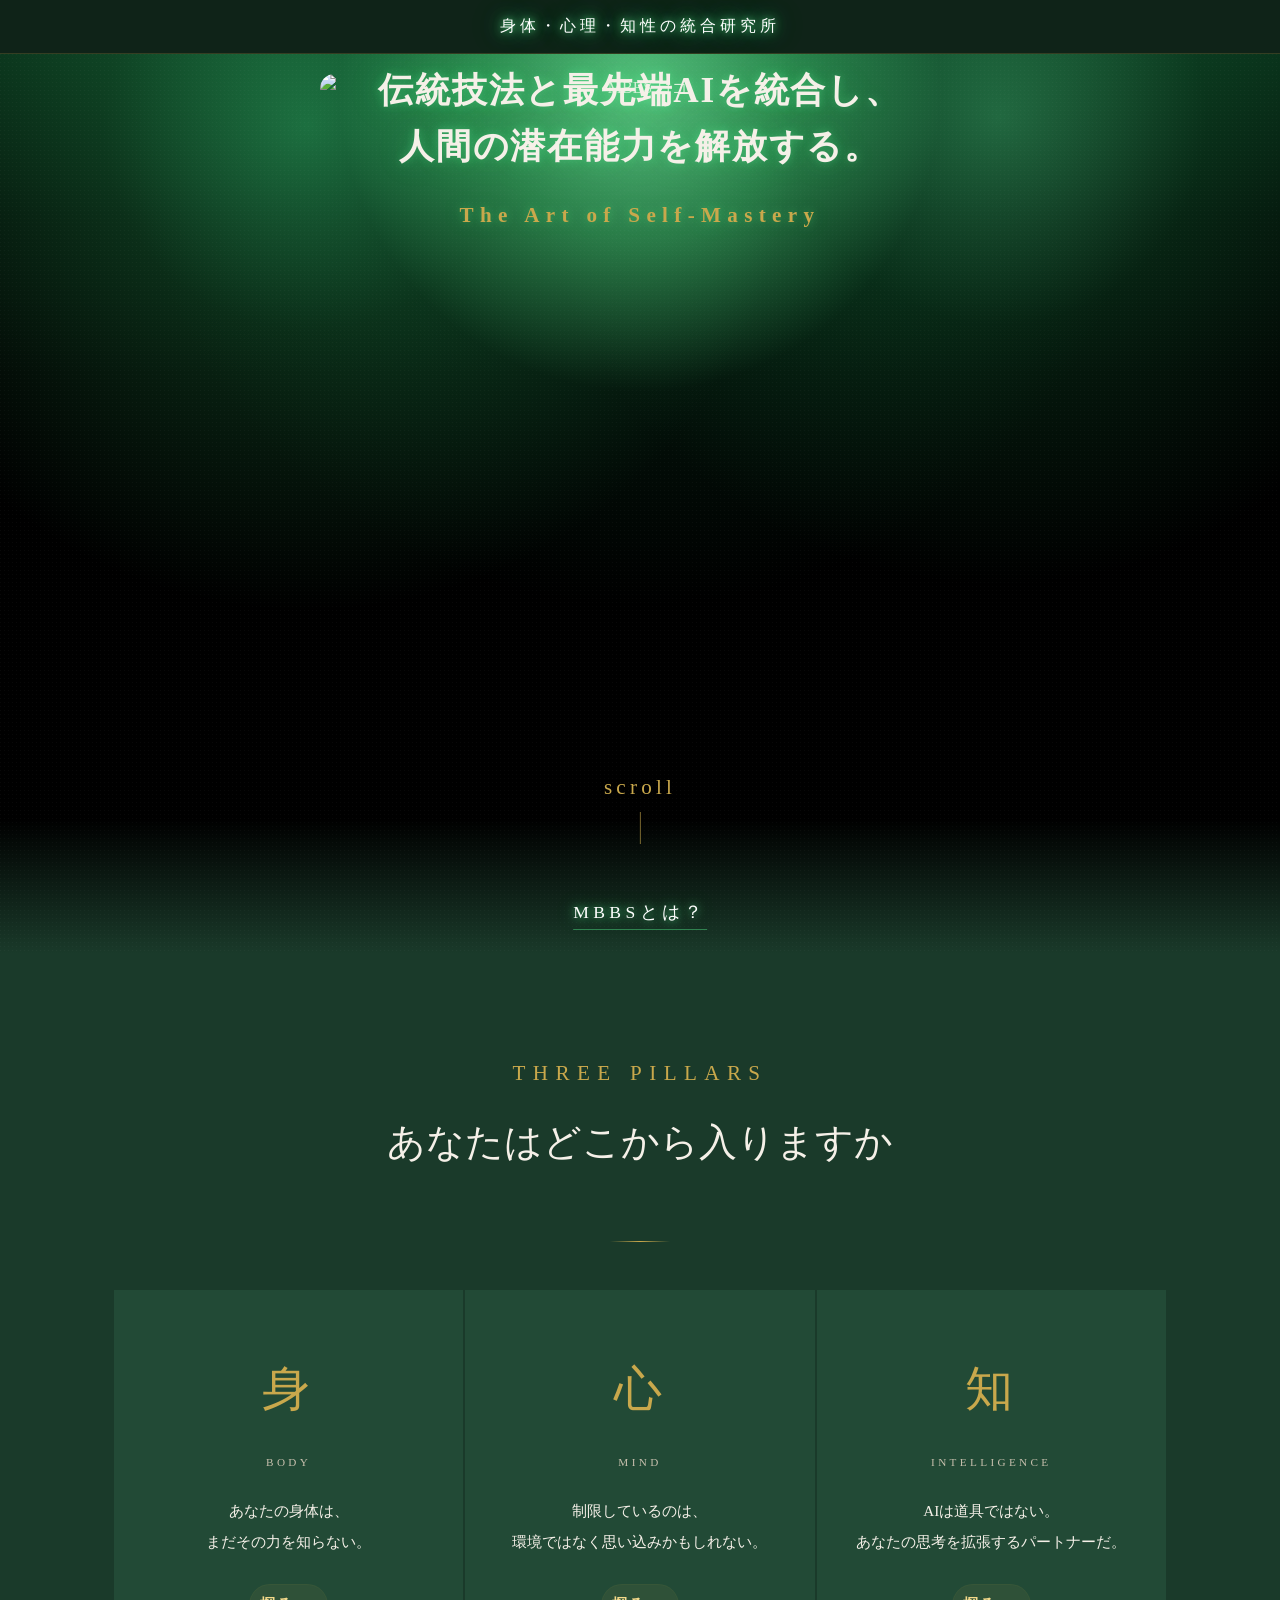
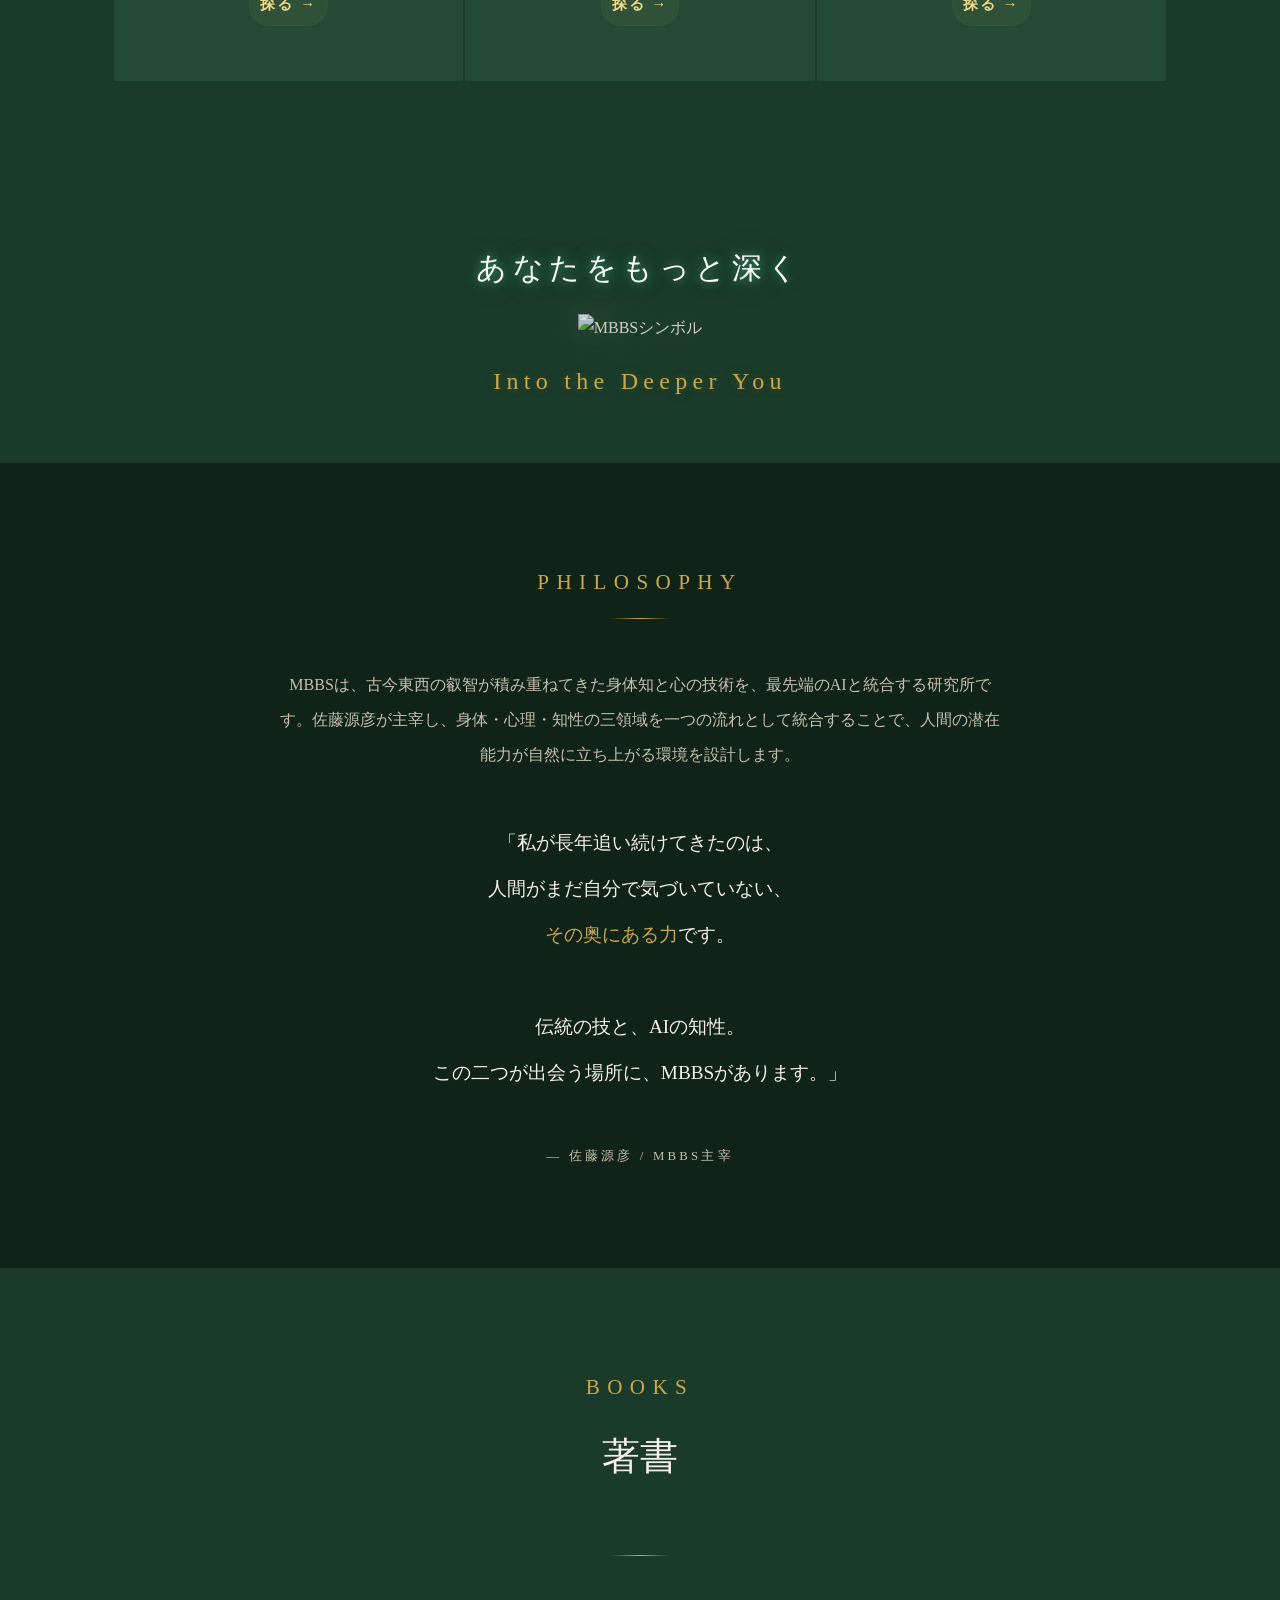
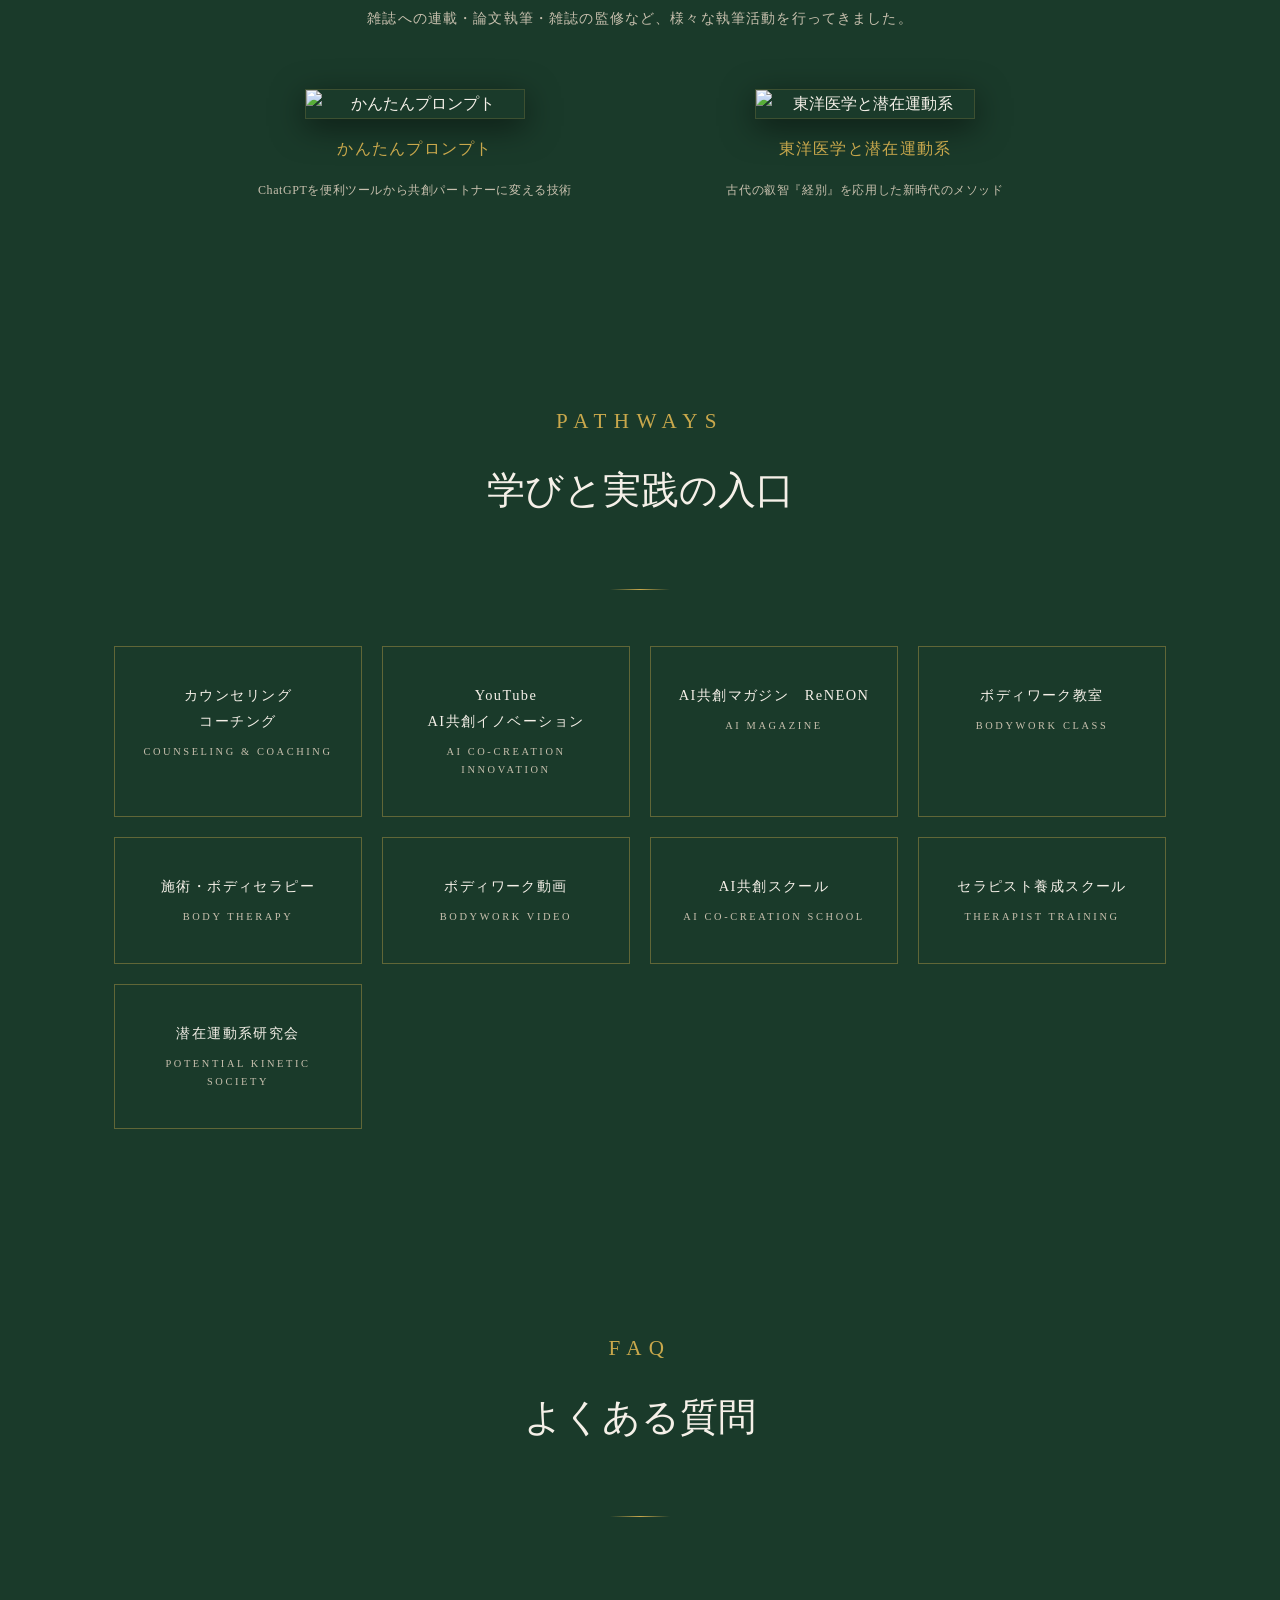
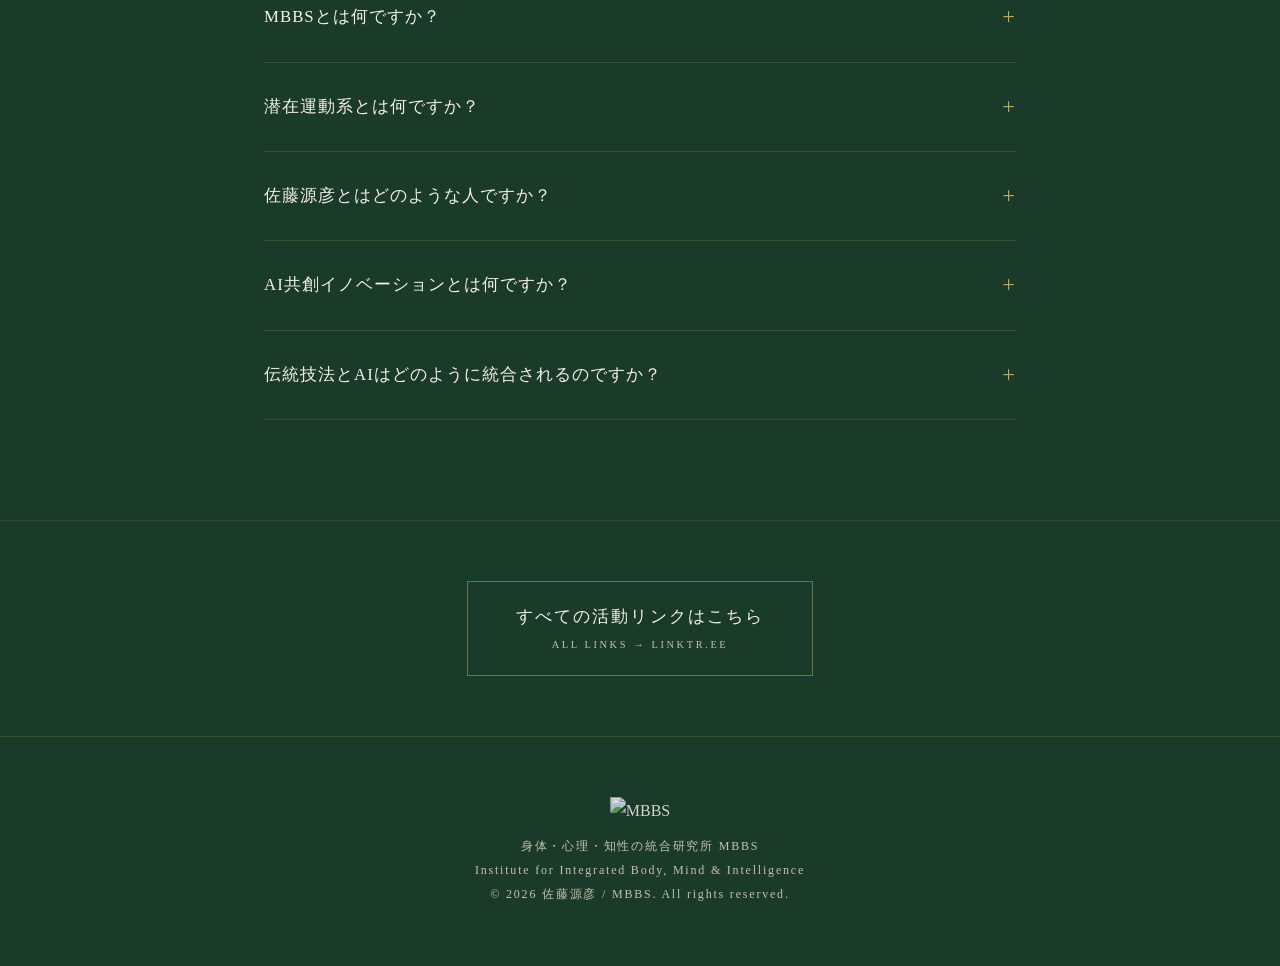
==== commit 1acaad8e: "Add files via upload" ====
--- a/index.html
+++ b/index.html
@@ -69,7 +69,7 @@
   <section id="hero">
     <img
       class="hero-logo"
-      src="../image/ChatGPT Image 2026年3月20日 00_47_18.png"
+      src="../image/mbbs-logo.png"
       alt="MBBS ロゴ"
     >
     <h1 class="hero-tagline">
@@ -120,7 +120,7 @@
   <div class="symbol-break">
     <p class="symbol-break__lead">あなたをもっと深く</p>
     <img
-      src="../image/ChatGPT Image 2026年3月20日 00_54_08.png"
+      src="../image/mbbs-symbol.png"
       alt="MBBSシンボル"
     >
     <p class="symbol-break__text">Into the Deeper You</p>
@@ -153,12 +153,12 @@
     <p class="books-note">雑誌への連載・論文執筆・雑誌の監修など、様々な執筆活動を行ってきました。</p>
     <div class="books-grid">
       <a class="book-item" href="#">
-        <img src="../image/kantan.JPG" alt="かんたんプロンプト">
+        <img src="../image/kantan-prompt.jpg" alt="かんたんプロンプト">
         <p class="book-title">かんたんプロンプト</p>
         <p class="book-sub">ChatGPTを便利ツールから共創パートナーに変える技術</p>
       </a>
       <a class="book-item" href="#">
-        <img src="../image/senzai.jpeg" alt="東洋医学と潜在運動系">
+        <img src="../image/senzai-bodywork.jpeg" alt="東洋医学と潜在運動系">
         <p class="book-title">東洋医学と潜在運動系</p>
         <p class="book-sub">古代の叡智『経別』を応用した新時代のメソッド</p>
       </a>
@@ -257,7 +257,7 @@
   <footer>
     <img
       class="footer-logo"
-      src="../image/ChatGPT Image 2026年3月20日 00_47_18.png"
+      src="../image/mbbs-logo.png"
       alt="MBBS"
     >
     <p class="footer-copy">
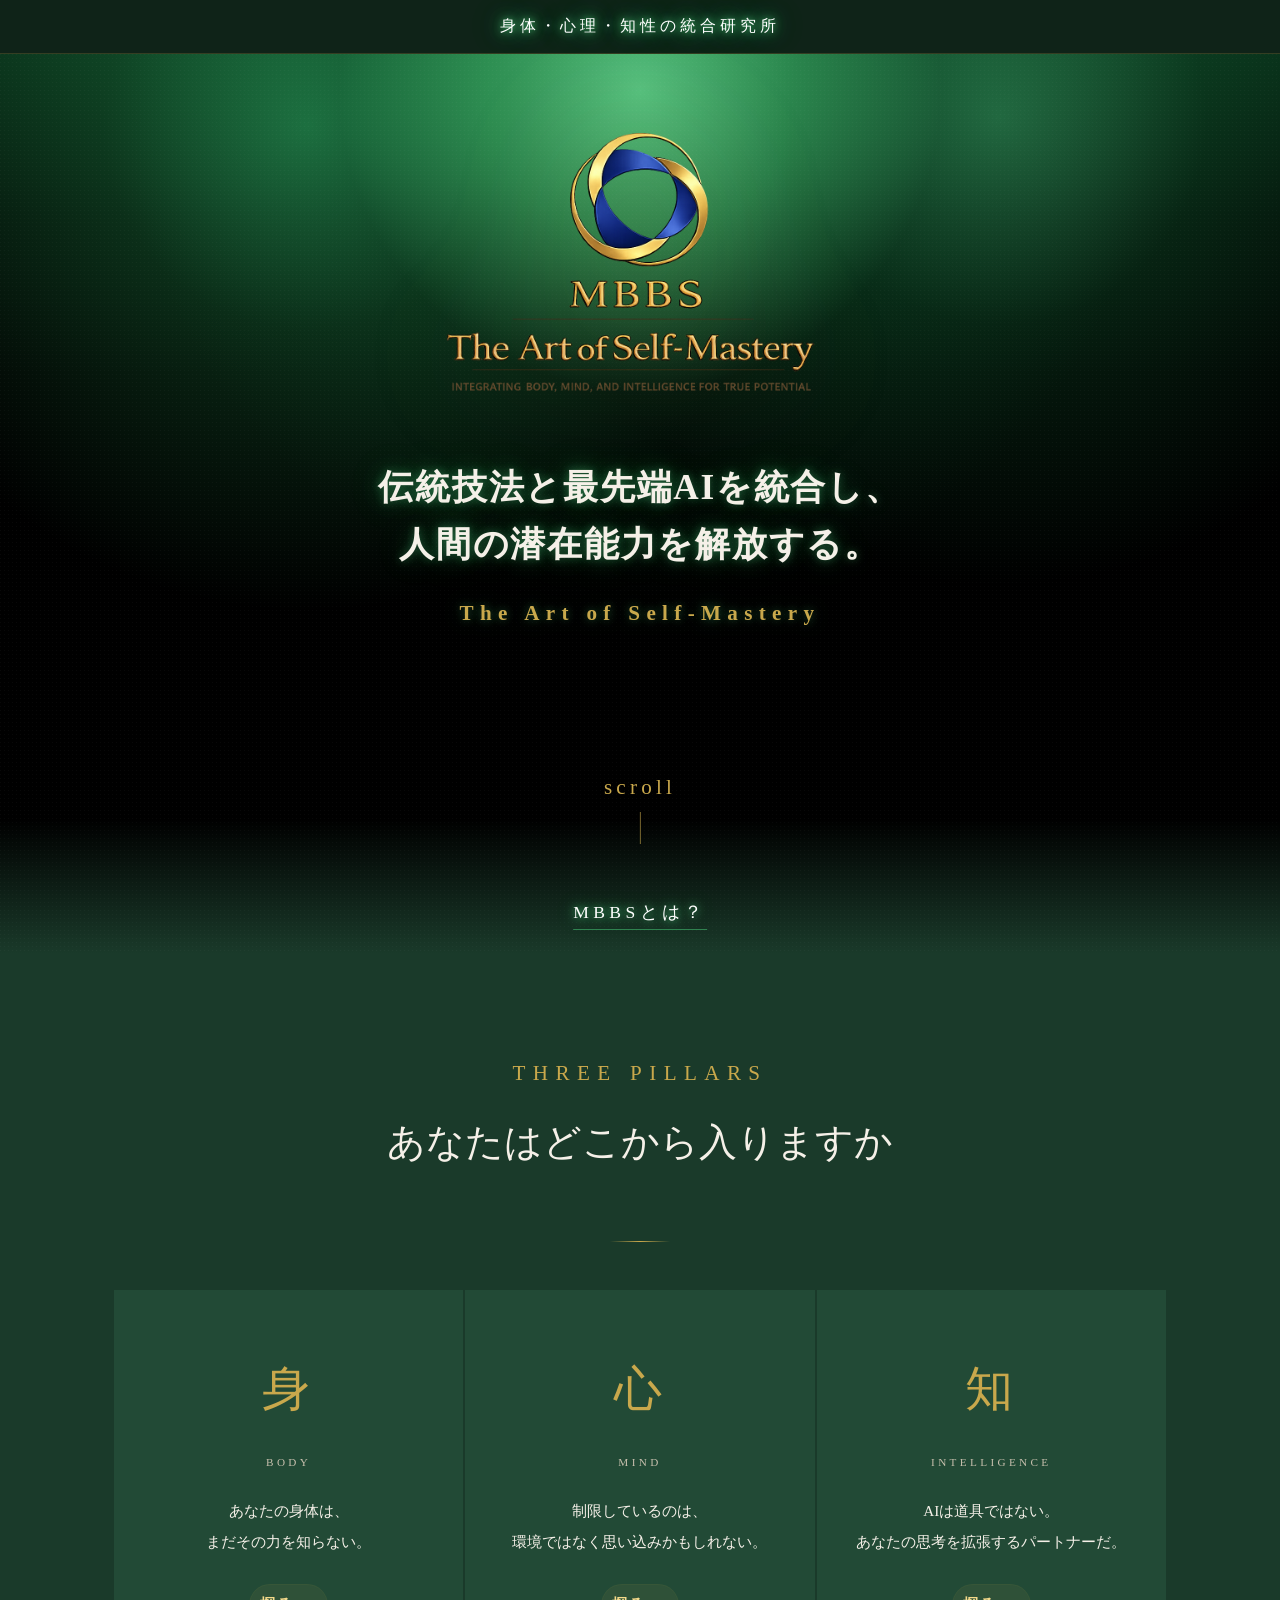
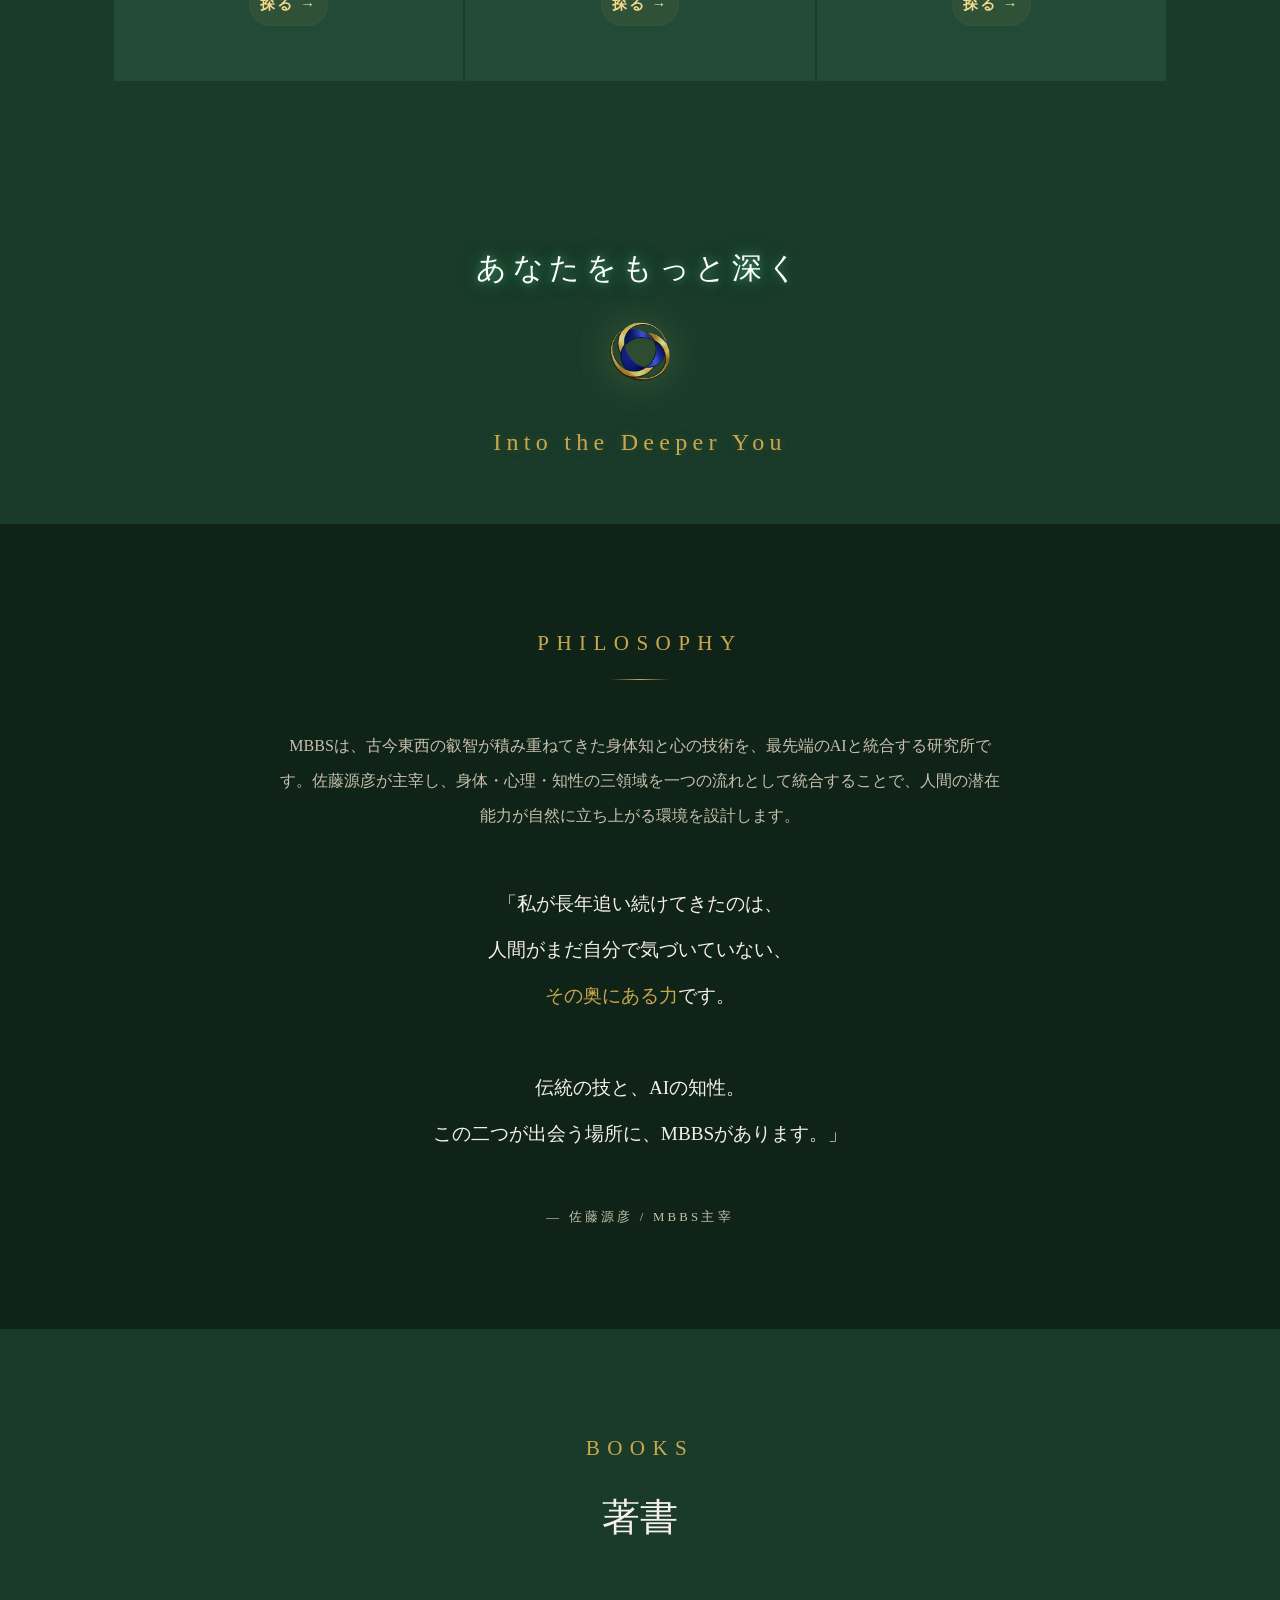
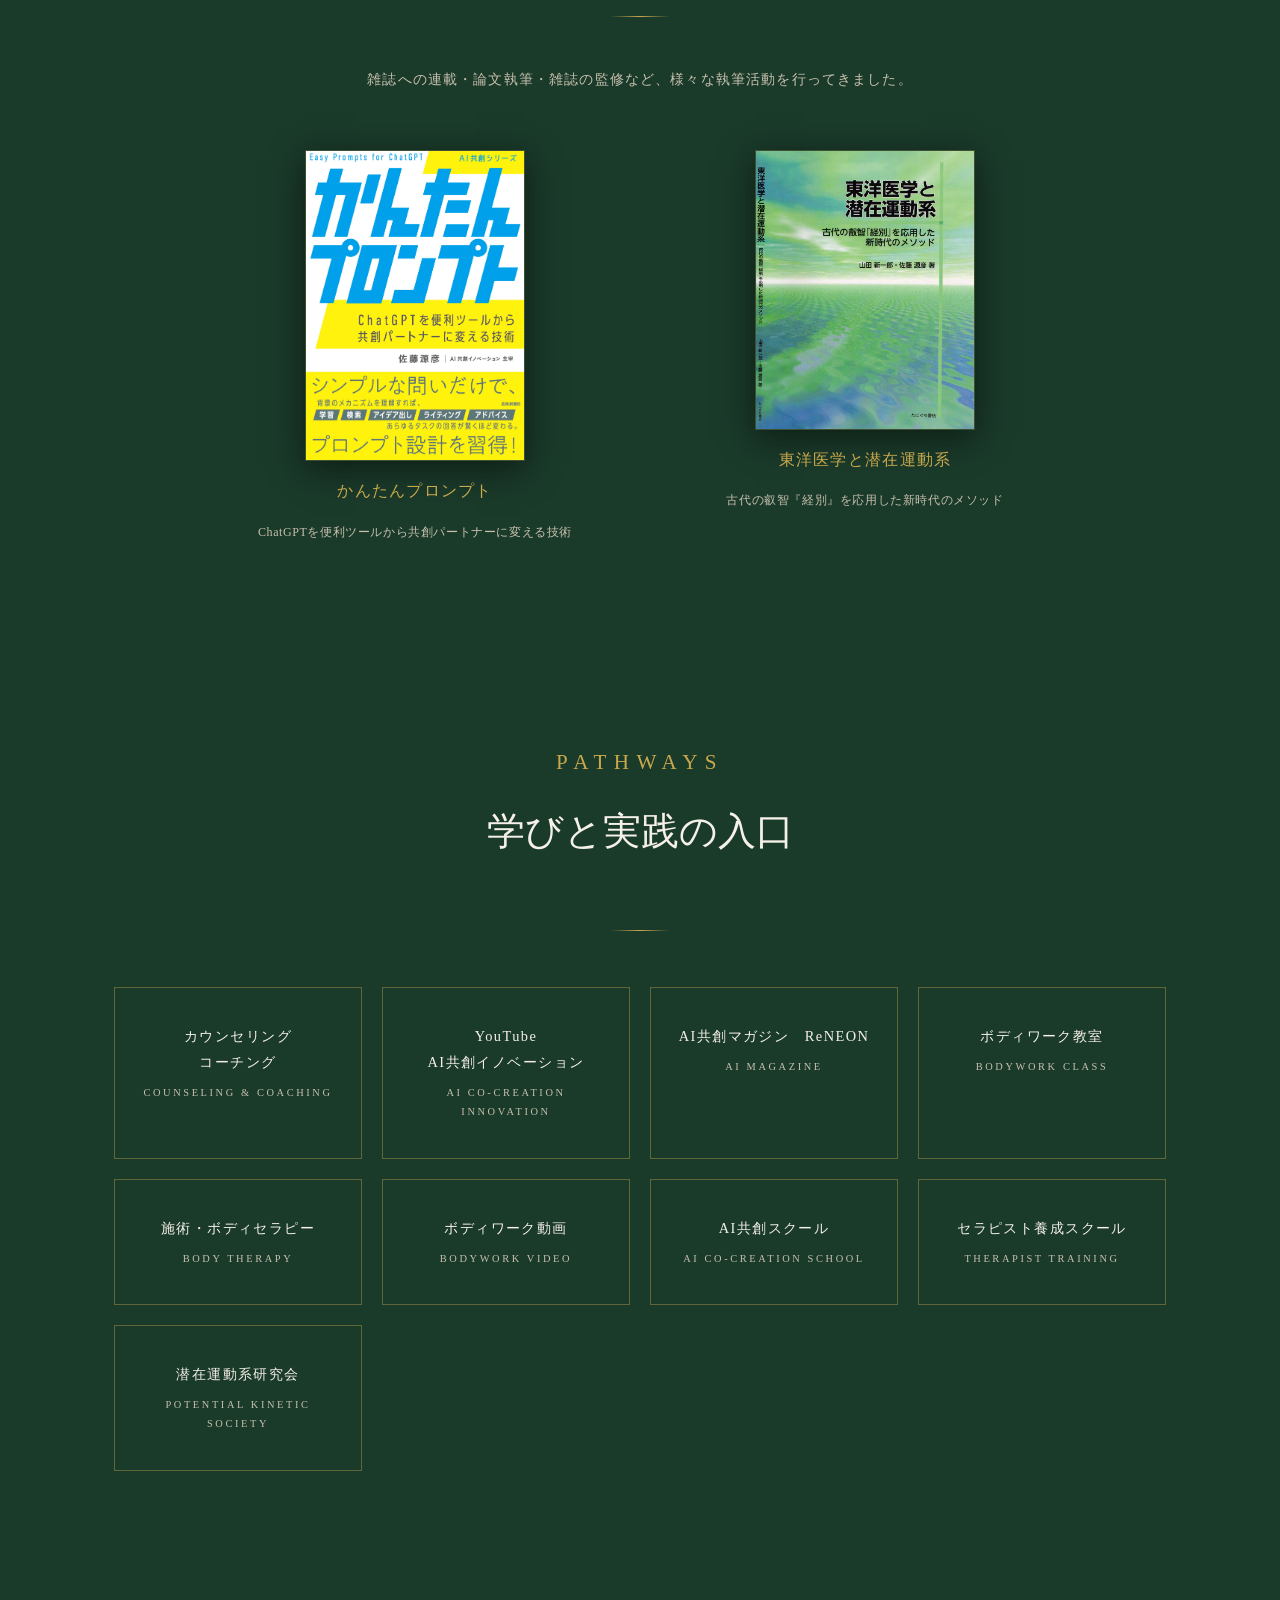
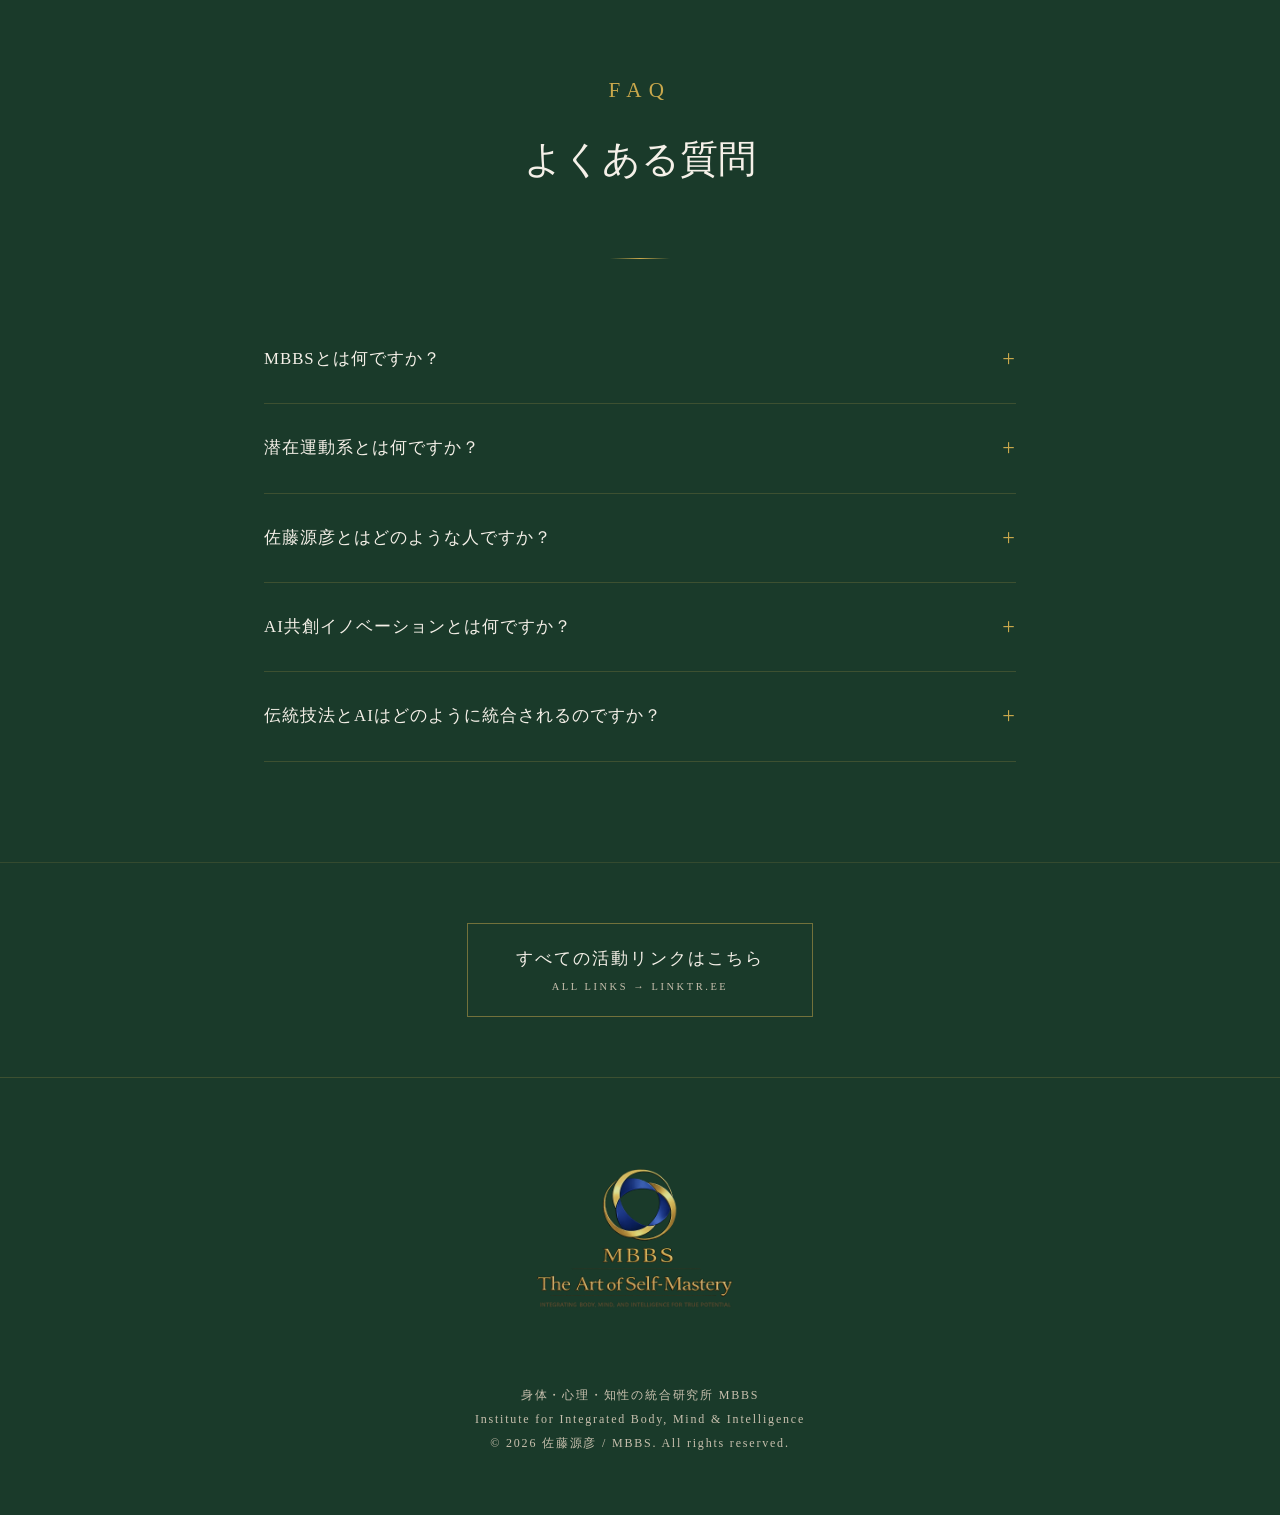
==== commit d059aad7: "Add files via upload" ====
--- a/index.html
+++ b/index.html
@@ -69,7 +69,7 @@
   <section id="hero">
     <img
       class="hero-logo"
-      src="../image/mbbs-logo.png"
+      src="./image/mbbs-logo.png"
       alt="MBBS ロゴ"
     >
     <h1 class="hero-tagline">
@@ -120,7 +120,7 @@
   <div class="symbol-break">
     <p class="symbol-break__lead">あなたをもっと深く</p>
     <img
-      src="../image/mbbs-symbol.png"
+      src="./image/mbbs-symbol.png"
       alt="MBBSシンボル"
     >
     <p class="symbol-break__text">Into the Deeper You</p>
@@ -153,12 +153,12 @@
     <p class="books-note">雑誌への連載・論文執筆・雑誌の監修など、様々な執筆活動を行ってきました。</p>
     <div class="books-grid">
       <a class="book-item" href="#">
-        <img src="../image/kantan-prompt.jpg" alt="かんたんプロンプト">
+        <img src="./image/kantan-prompt.jpg" alt="かんたんプロンプト">
         <p class="book-title">かんたんプロンプト</p>
         <p class="book-sub">ChatGPTを便利ツールから共創パートナーに変える技術</p>
       </a>
       <a class="book-item" href="#">
-        <img src="../image/senzai-bodywork.jpeg" alt="東洋医学と潜在運動系">
+        <img src="./image/senzai-bodywork.jpeg" alt="東洋医学と潜在運動系">
         <p class="book-title">東洋医学と潜在運動系</p>
         <p class="book-sub">古代の叡智『経別』を応用した新時代のメソッド</p>
       </a>
@@ -257,7 +257,7 @@
   <footer>
     <img
       class="footer-logo"
-      src="../image/mbbs-logo.png"
+      src="./image/mbbs-logo.png"
       alt="MBBS"
     >
     <p class="footer-copy">
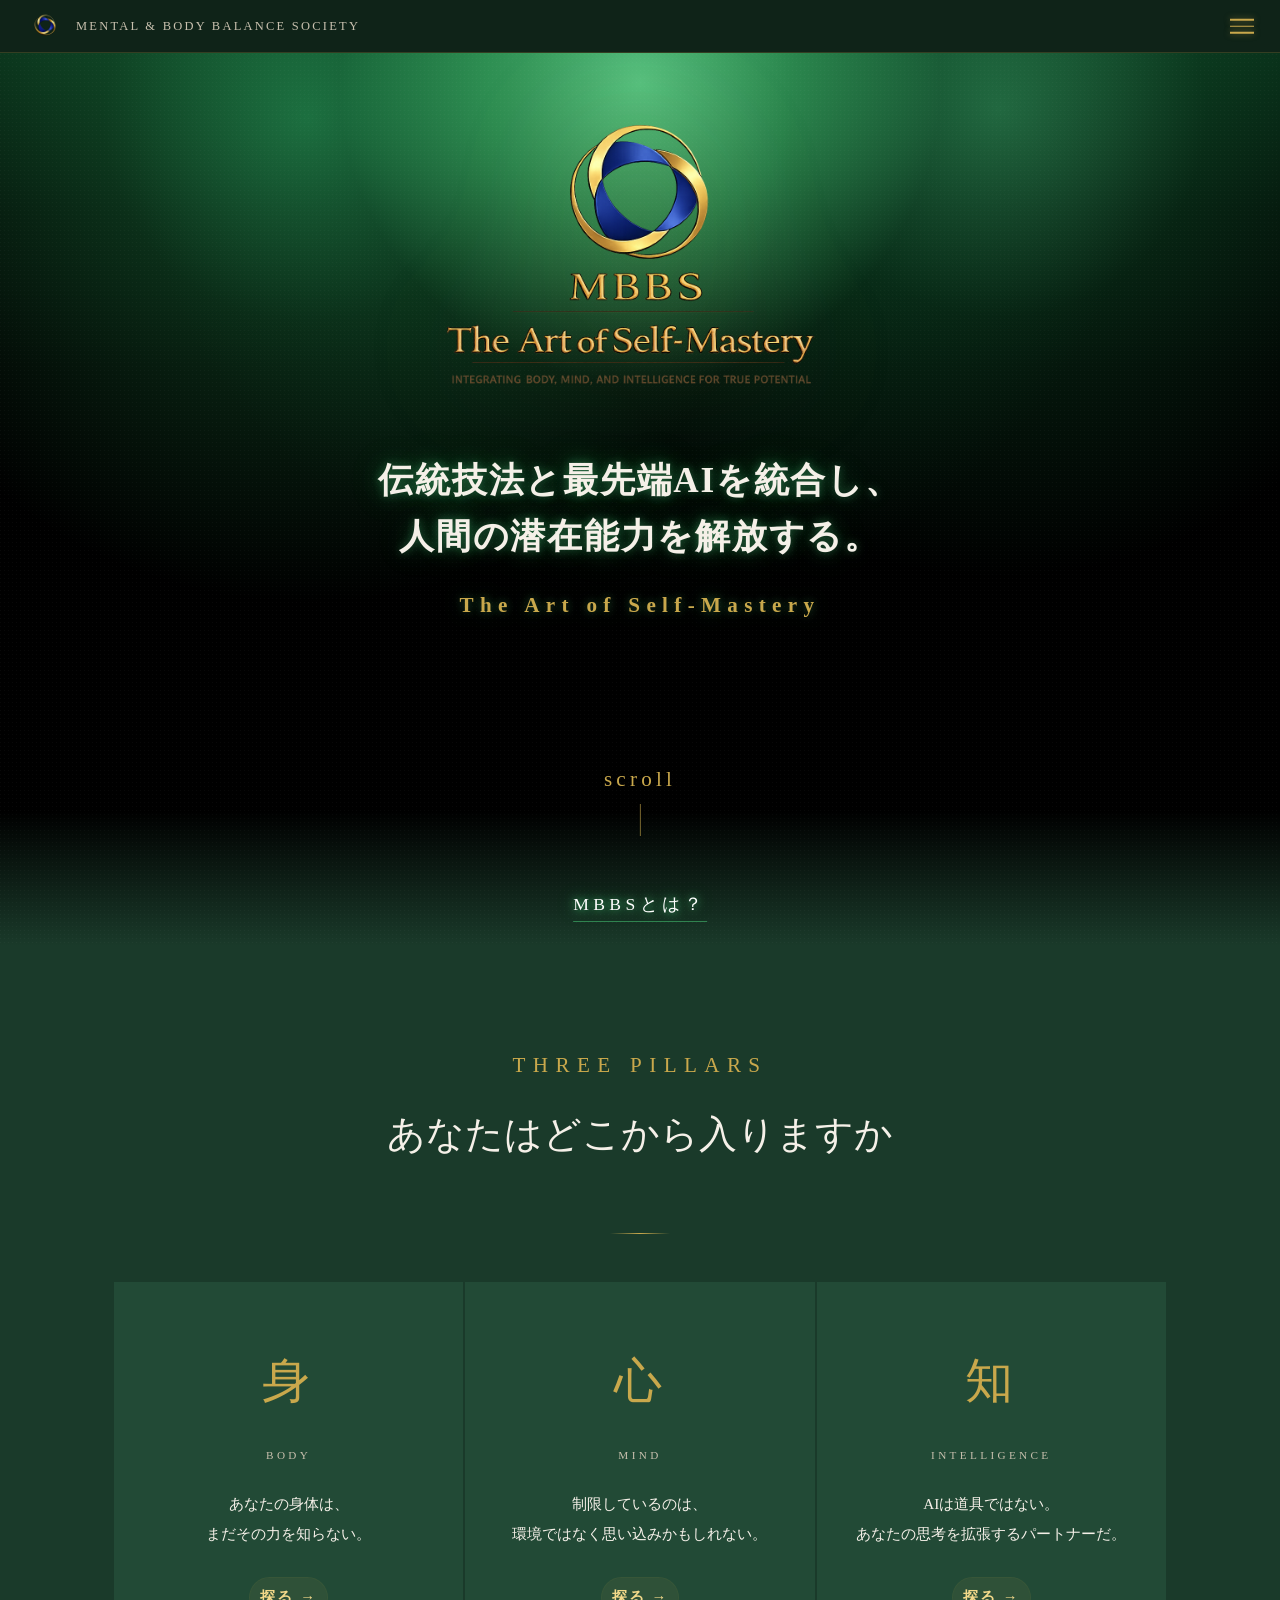
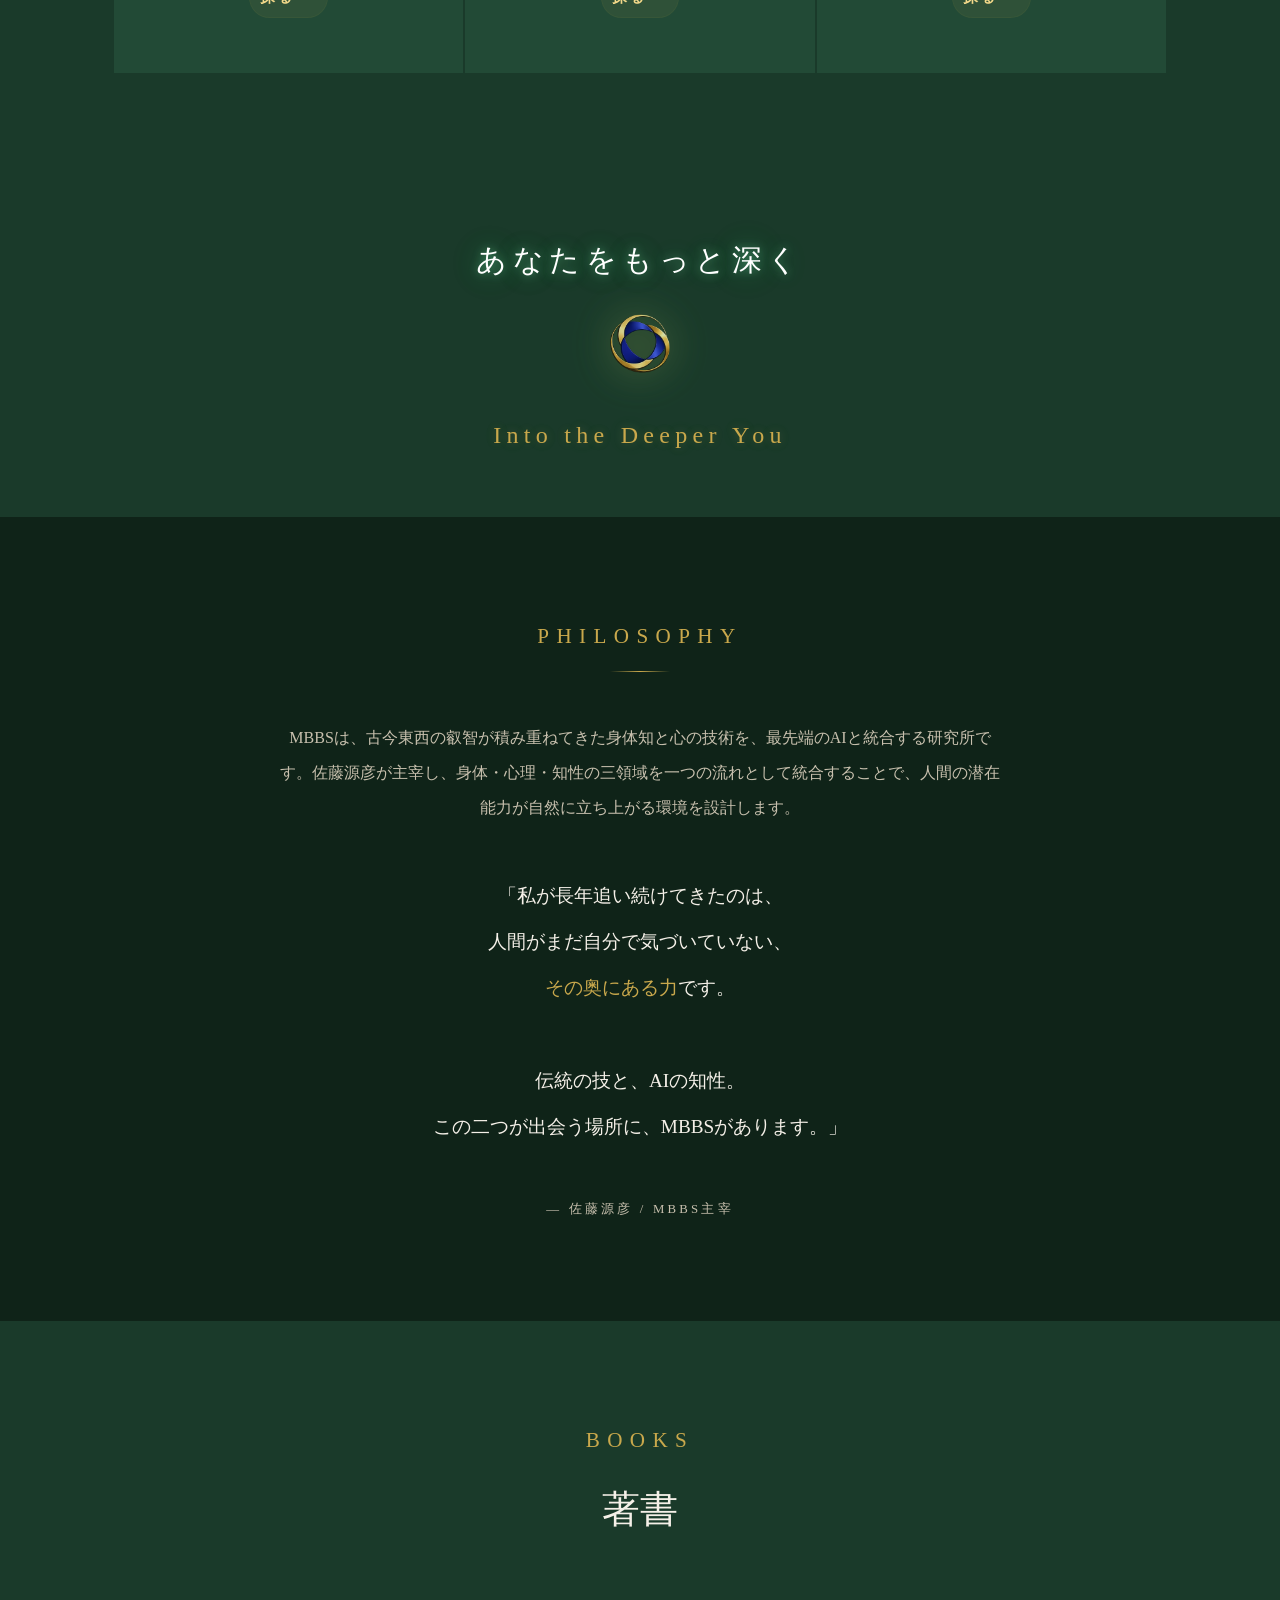
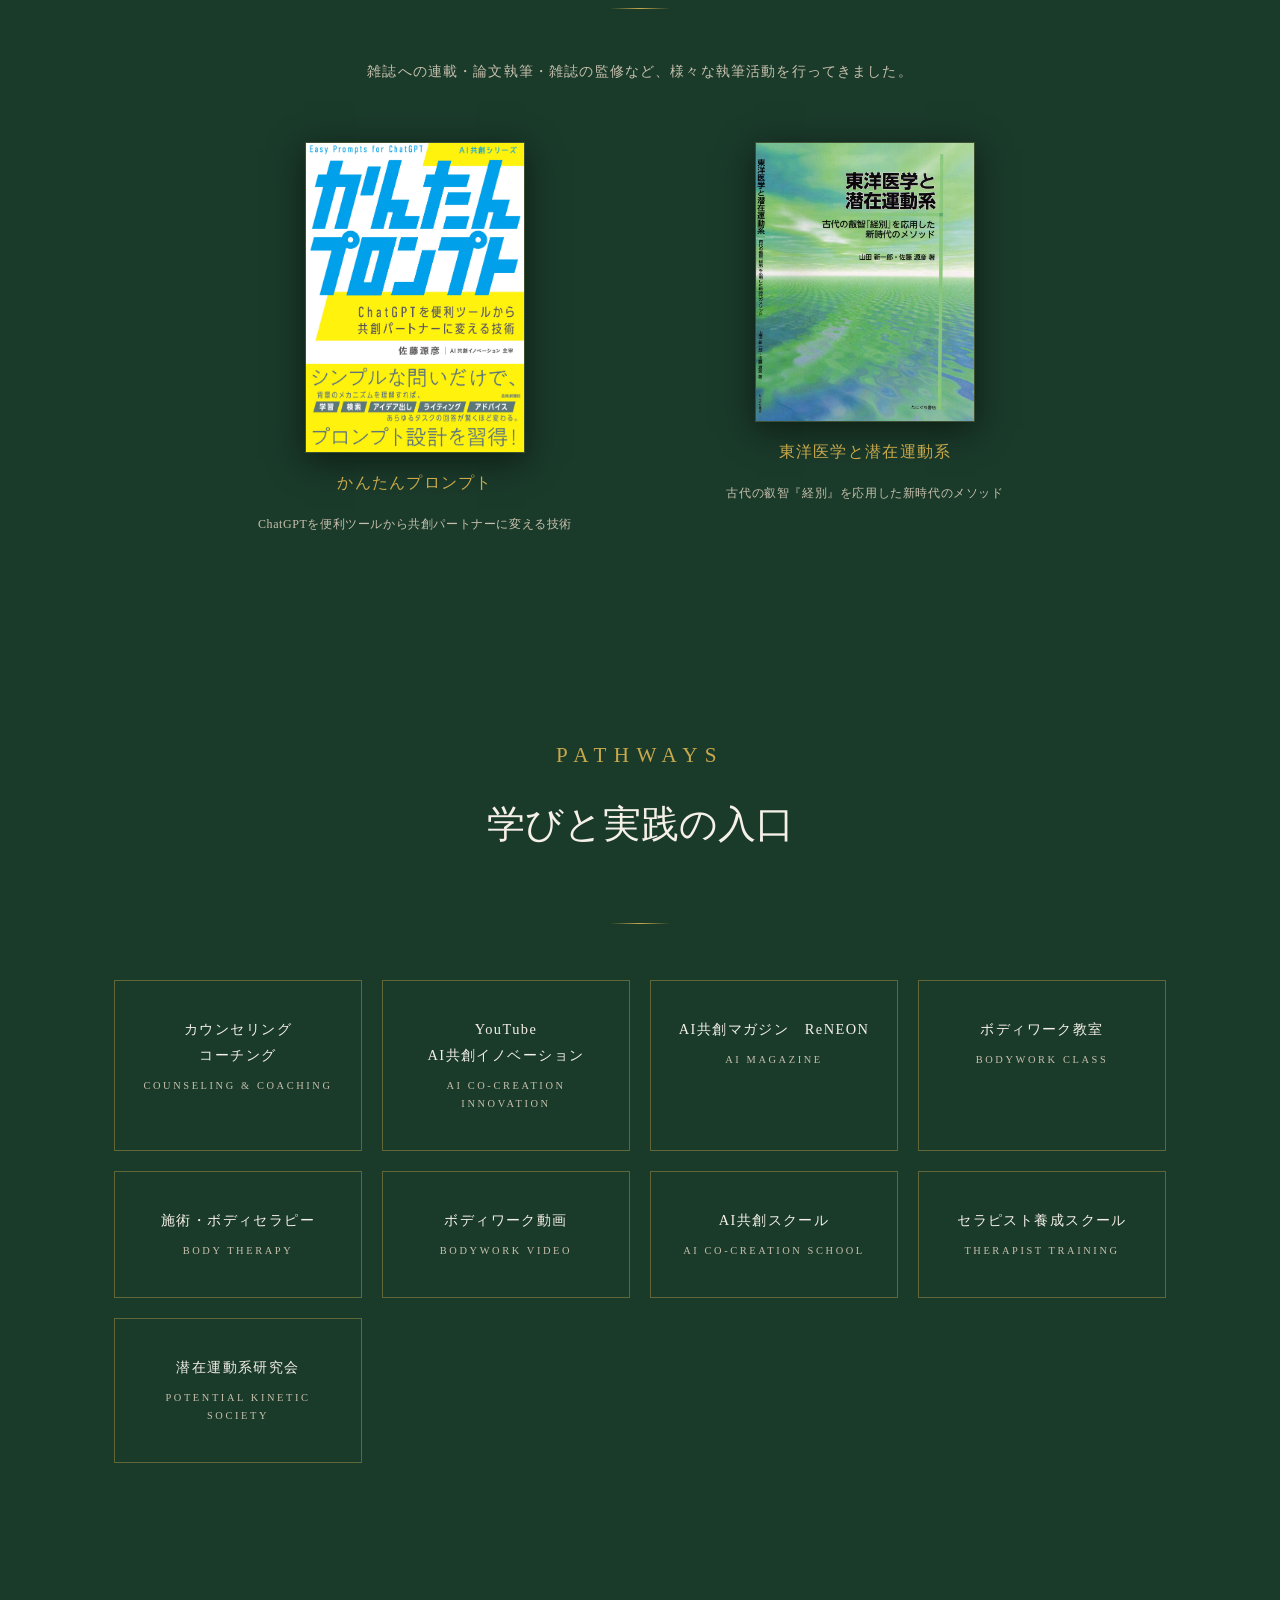
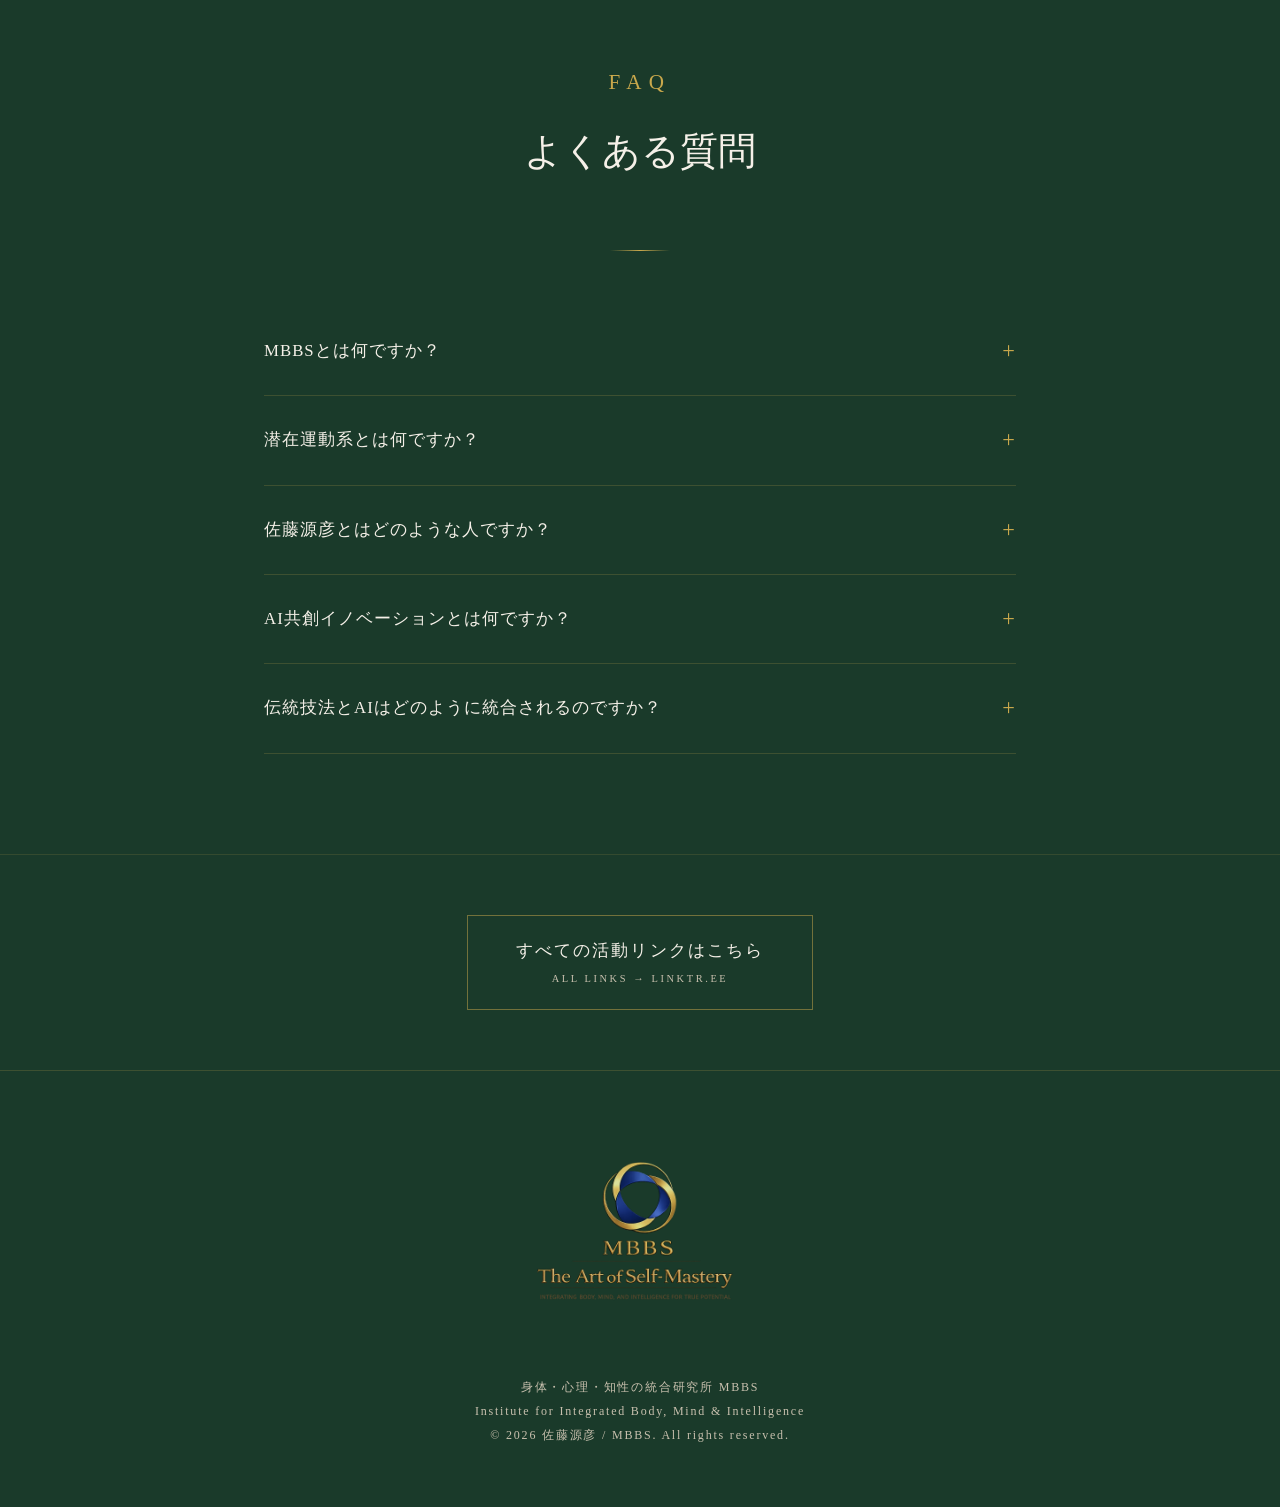
==== commit 81ad7bad: "Add files via upload" ====
--- a/index.html
+++ b/index.html
@@ -21,7 +21,7 @@
         "@type": "Organization",
         "name": "MBBS",
         "alternateName": "身体・心理・知性の統合研究所",
-        "description": "古今東西の叡智と最先端AIを統合し、人間の潜在能力を解放する研究所。カウンセリング・コーチング・ボディワーク・AI共創イノベーションを提供。",
+        "description": "MBBSは名古屋を拠点に、整体・太極拳・気功・合気などの伝統身体技法と、心理学・カウンセリング・コーチング・潜在意識研究、そしてAI共創・プロンプトエンジニアリングを統合した研究所。佐藤源彦が主宰し、古今東西の叡智と最先端AIを融合させながら、人間の潜在能力の解放と発揮を探求する。単なる健康ではなく、脳と身体が本来の力を発揮し続ける「機能する健康・本質的な健康」を追求し、100年時代の脳身体システムの構築を目指す。働くことができる寿命を伸ばし、人生をより豊かにすることをミッションとする。",
         "url": "https://mbbs.jp",
         "address": {
           "@type": "PostalAddress",
@@ -30,7 +30,7 @@
           "addressCountry": "JP"
         },
         "areaServed": "名古屋市を中心に、全国およびオンラインで活動",
-        "keywords": "整体, 太極拳, ヨガ, インナーマッスルトレーニング, カウンセリング, 心理学, AIスクール, プロンプトエンジニアリング, 気功, 潜在意識, 潜在運動系, ボディワーク, AI共創, 身体統合",
+        "keywords": "整体, 太極拳, ヨガ, インナーマッスルトレーニング, カウンセリング, コーチング, 心理学, AIスクール, プロンプトエンジニアリング, 気功, 合気, 潜在意識, 潜在運動系, ボディワーク, AI共創, 身体統合, 名古屋",
         "founder": {
           "@type": "Person",
           "name": "佐藤源彦"
@@ -40,8 +40,8 @@
         "@type": "Person",
         "name": "佐藤源彦",
         "jobTitle": "MBBS主宰",
-        "description": "東洋医学・潜在運動系・心理支援・AI共創を統合した研究者。著書に『東洋医学と潜在運動系』『かんたんプロンプト』など。",
-        "knowsAbout": ["整体", "太極拳", "ヨガ", "インナーマッスルトレーニング", "カウンセリング", "心理学", "AIスクール", "プロンプトエンジニアリング", "気功", "潜在意識", "潜在運動系", "東洋医学", "ボディワーク", "AI共創", "身体統合"],
+        "description": "佐藤源彦は、古今東西の叡智とAIを統合し、伝統文化の理解と真の創造性を持った統合者＝新しい人間の創出を目指す研究者・実践家。東洋医学・潜在運動系・心理支援・カウンセリング・コーチング・AI共創の各分野で活動。著書に『東洋医学と潜在運動系』『かんたんプロンプト』。名古屋を拠点に全国・オンラインで実践を展開する。",
+        "knowsAbout": ["整体", "太極拳", "ヨガ", "インナーマッスルトレーニング", "カウンセリング", "コーチング", "心理学", "AIスクール", "プロンプトエンジニアリング", "気功", "合気", "潜在意識", "潜在運動系", "東洋医学", "ボディワーク", "AI共創", "身体統合", "名古屋"],
         "sameAs": [
           "https://linktr.ee/motohiko.sato",
           "https://www.youtube.com/@AICoCreation",
@@ -62,8 +62,28 @@
 
   <!-- TOPBAR -->
   <div class="topbar">
-    <p class="topbar-title">身体・心理・知性の統合研究所</p>
+    <a class="topbar-brand" href="index.html">
+      <img src="./image/mbbs-symbol.png" alt="MBBS" class="topbar-symbol">
+      <span class="topbar-brand-text">Mental &amp; BODY Balance Society</span>
+    </a>
+    <button class="nav-open" aria-label="メニューを開く" onclick="openNav()">
+      <span></span><span></span><span></span>
+    </button>
   </div>
+
+  <!-- OVERLAY NAV -->
+  <nav class="nav-overlay" id="navOverlay" aria-hidden="true">
+    <button class="nav-close" aria-label="メニューを閉じる" onclick="closeNav()">×</button>
+    <ul class="nav-links">
+      <li><a href="concept.html" onclick="closeNav()"><span class="nav-en">Concept</span><span class="nav-ja">MBBSとは？</span></a></li>
+      <li><a href="#philosophy" onclick="closeNav()"><span class="nav-en">Mission</span><span class="nav-ja">ミッション</span></a></li>
+      <li><a href="#" onclick="closeNav()"><span class="nav-en">Bodywork</span><span class="nav-ja">ボディワーク教室</span></a></li>
+      <li><a href="https://www.youtube.com/@AICoCreation" target="_blank" rel="noopener"><span class="nav-en">YouTube</span><span class="nav-ja">AI共創イノベーション</span></a></li>
+      <li><a href="https://note.com/mbbs" target="_blank" rel="noopener"><span class="nav-en">note</span><span class="nav-ja">AI共創マガジン ReNEON</span></a></li>
+      <li><a href="https://linktr.ee/motohiko.sato" target="_blank" rel="noopener"><span class="nav-en">Links</span><span class="nav-ja">すべてのリンク</span></a></li>
+      <li><a href="#" onclick="closeNav()"><span class="nav-en">Access</span><span class="nav-ja">アクセス</span></a></li>
+    </ul>
+  </nav>
 
   <!-- HERO -->
   <section id="hero">
@@ -267,5 +287,23 @@
     </p>
   </footer>
 
+  <script>
+    function openNav() {
+      const nav = document.getElementById('navOverlay');
+      nav.classList.add('is-open');
+      nav.setAttribute('aria-hidden', 'false');
+      document.body.style.overflow = 'hidden';
+    }
+    function closeNav() {
+      const nav = document.getElementById('navOverlay');
+      nav.classList.remove('is-open');
+      nav.setAttribute('aria-hidden', 'true');
+      document.body.style.overflow = '';
+    }
+    document.getElementById('navOverlay').addEventListener('click', function(e) {
+      if (e.target === this) closeNav();
+    });
+  </script>
+
 </body>
 </html>
--- a/style.css
+++ b/style.css
@@ -30,6 +30,7 @@
   color: var(--ivory);
   font-family: var(--font-ja);
   line-height: 1.8;
+  padding-top: 46px;
 }
 
 /* ── HERO ── */
@@ -122,15 +123,29 @@
   background: var(--green-dark);
 }
 
-.topbar-title {
-  font-size: clamp(0.8rem, 1.8vw, 1rem);
-  letter-spacing: 0.25em;
-  color: #ffffff;
-  text-shadow:
-    0 0 8px rgba(92, 255, 151, 0.9),
-    0 0 20px rgba(72, 255, 149, 0.6),
-    0 0 40px rgba(46, 255, 138, 0.4);
-  animation: topbarGlow 3s ease-in-out infinite;
+.topbar-brand {
+  display: flex;
+  align-items: center;
+  gap: 10px;
+  text-decoration: none;
+  margin-right: auto;
+}
+.topbar-symbol {
+  height: 28px;
+  width: auto;
+  object-fit: contain;
+  opacity: 0.92;
+}
+.topbar-brand-text {
+  font-family: var(--font-en);
+  font-size: clamp(0.62rem, 1.4vw, 0.78rem);
+  letter-spacing: 0.18em;
+  color: var(--ivory-dim);
+  text-transform: uppercase;
+  transition: color 0.3s;
+}
+.topbar-brand:hover .topbar-brand-text {
+  color: var(--gold);
 }
 
 @keyframes topbarGlow {
@@ -678,3 +693,122 @@
   .trinity-grid { grid-template-columns: 1fr; gap: 1px; }
   .services-grid { grid-template-columns: 1fr; }
 }
+
+/* ── HAMBURGER BUTTON ── */
+.topbar {
+  position: fixed;
+  top: 0;
+  left: 0;
+  right: 0;
+  z-index: 900;
+  display: flex;
+  align-items: center;
+  justify-content: center;
+}
+.nav-open {
+  position: absolute;
+  right: 20px;
+  top: 50%;
+  transform: translateY(-50%);
+  background: none;
+  border: none;
+  cursor: pointer;
+  display: flex;
+  flex-direction: column;
+  gap: 5px;
+  padding: 6px;
+}
+.nav-open span {
+  display: block;
+  width: 24px;
+  height: 1.5px;
+  background: var(--gold);
+  transition: background 0.3s;
+  box-shadow: 0 0 6px rgba(201,168,76,0.5);
+}
+.nav-open:hover span {
+  background: var(--gold-light);
+}
+
+/* ── OVERLAY NAV ── */
+.nav-overlay {
+  position: fixed;
+  inset: 0;
+  z-index: 1000;
+  display: flex;
+  align-items: center;
+  justify-content: center;
+  background: rgba(8, 18, 12, 0.96);
+  backdrop-filter: blur(12px);
+  opacity: 0;
+  pointer-events: none;
+  transition: opacity 0.4s ease;
+  overflow-y: auto;
+}
+.nav-overlay.is-open {
+  opacity: 1;
+  pointer-events: all;
+}
+
+.nav-close {
+  position: absolute;
+  top: 24px;
+  right: 28px;
+  background: none;
+  border: none;
+  color: var(--ivory-dim);
+  font-size: 2rem;
+  cursor: pointer;
+  line-height: 1;
+  transition: color 0.3s;
+}
+.nav-close:hover { color: var(--gold); }
+
+.nav-links {
+  list-style: none;
+  text-align: center;
+  display: flex;
+  flex-direction: column;
+  gap: 8px;
+}
+.nav-links li {
+  opacity: 0;
+  transform: translateY(16px);
+  transition: opacity 0.4s ease, transform 0.4s ease;
+}
+.nav-overlay.is-open .nav-links li:nth-child(1) { opacity:1; transform:none; transition-delay:0.08s; }
+.nav-overlay.is-open .nav-links li:nth-child(2) { opacity:1; transform:none; transition-delay:0.14s; }
+.nav-overlay.is-open .nav-links li:nth-child(3) { opacity:1; transform:none; transition-delay:0.20s; }
+.nav-overlay.is-open .nav-links li:nth-child(4) { opacity:1; transform:none; transition-delay:0.26s; }
+.nav-overlay.is-open .nav-links li:nth-child(5) { opacity:1; transform:none; transition-delay:0.32s; }
+.nav-overlay.is-open .nav-links li:nth-child(6) { opacity:1; transform:none; transition-delay:0.38s; }
+.nav-overlay.is-open .nav-links li:nth-child(7) { opacity:1; transform:none; transition-delay:0.44s; }
+
+.nav-links a {
+  display: flex;
+  flex-direction: column;
+  align-items: center;
+  gap: 4px;
+  padding: 14px 40px;
+  text-decoration: none;
+  border-bottom: 1px solid rgba(201,168,76,0.12);
+  transition: border-color 0.3s;
+}
+.nav-links a:hover { border-bottom-color: rgba(201,168,76,0.5); }
+
+.nav-en {
+  font-family: var(--font-en);
+  font-size: clamp(0.7rem, 1.4vw, 0.82rem);
+  letter-spacing: 0.3em;
+  text-transform: uppercase;
+  color: var(--gold);
+  opacity: 0.8;
+}
+.nav-ja {
+  font-family: var(--font-ja);
+  font-size: clamp(1.2rem, 3vw, 1.8rem);
+  letter-spacing: 0.14em;
+  color: var(--ivory);
+  transition: color 0.3s;
+}
+.nav-links a:hover .nav-ja { color: var(--gold-light); }
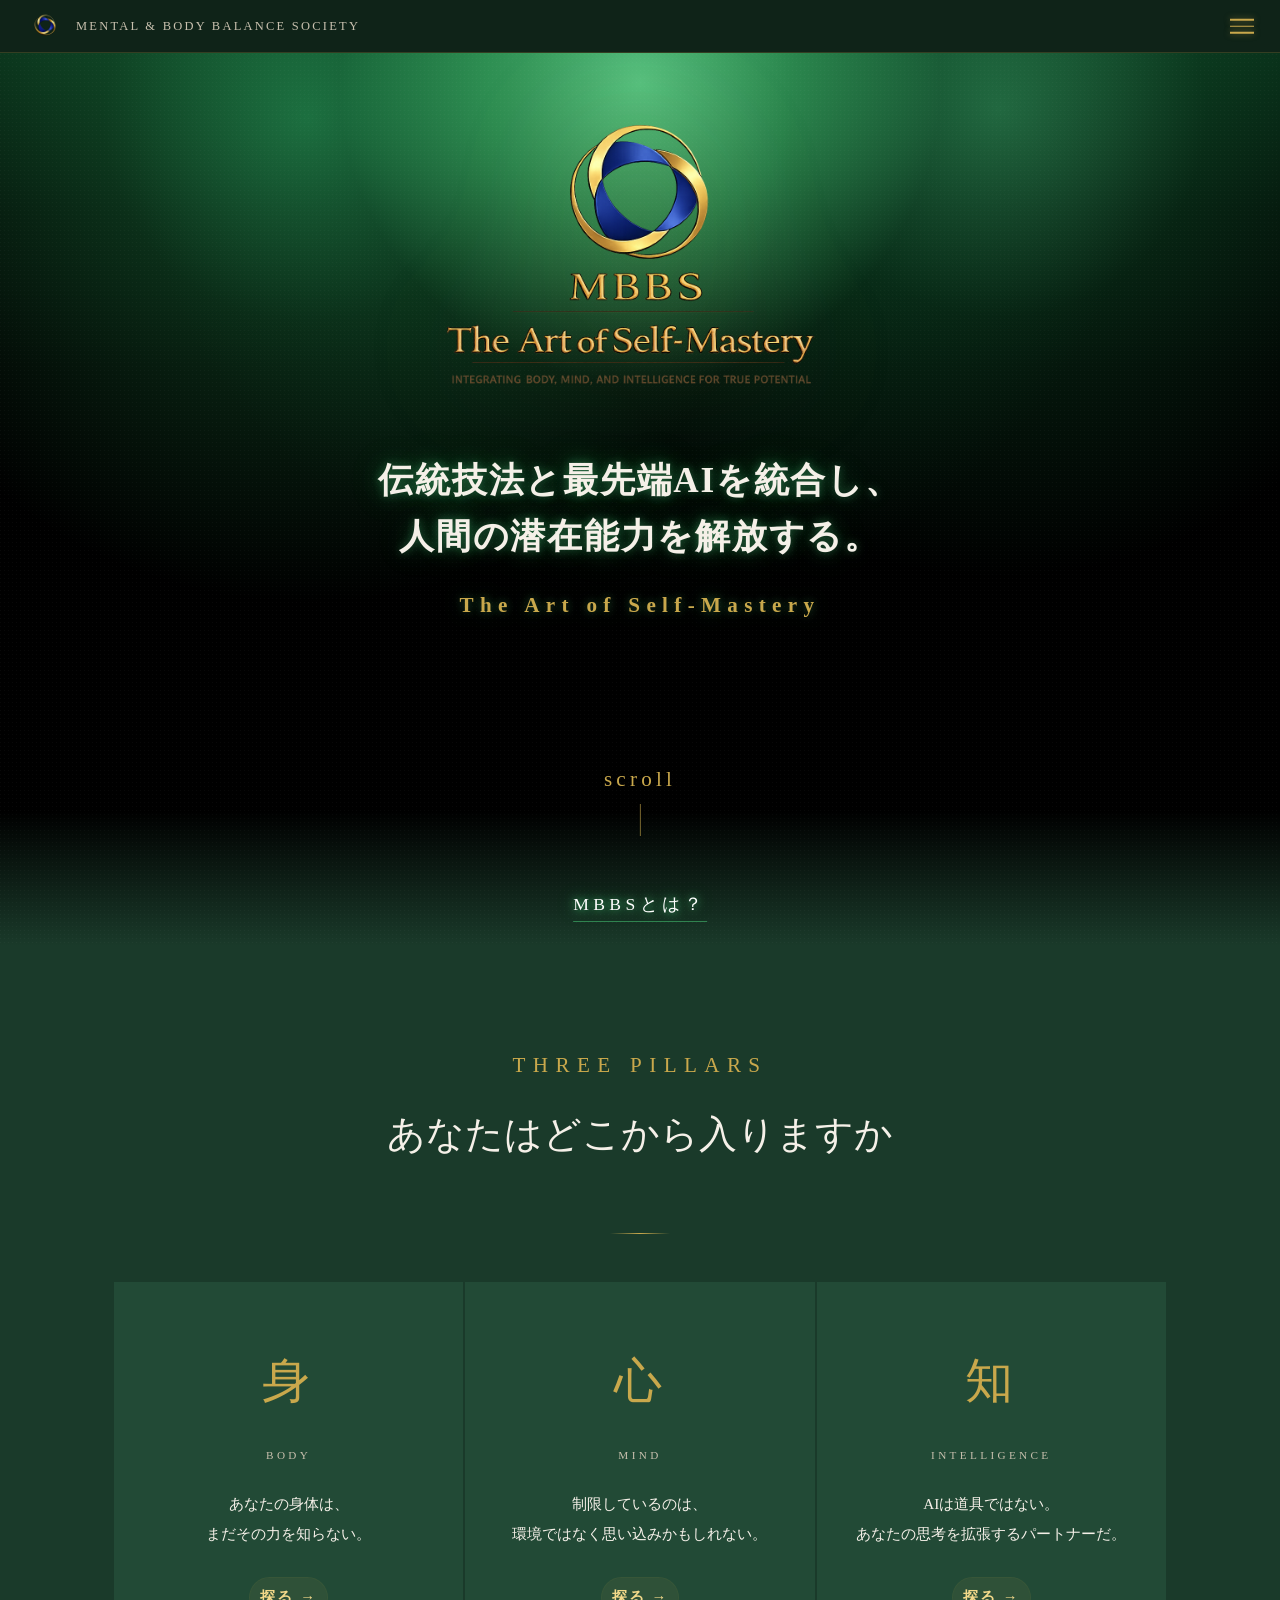
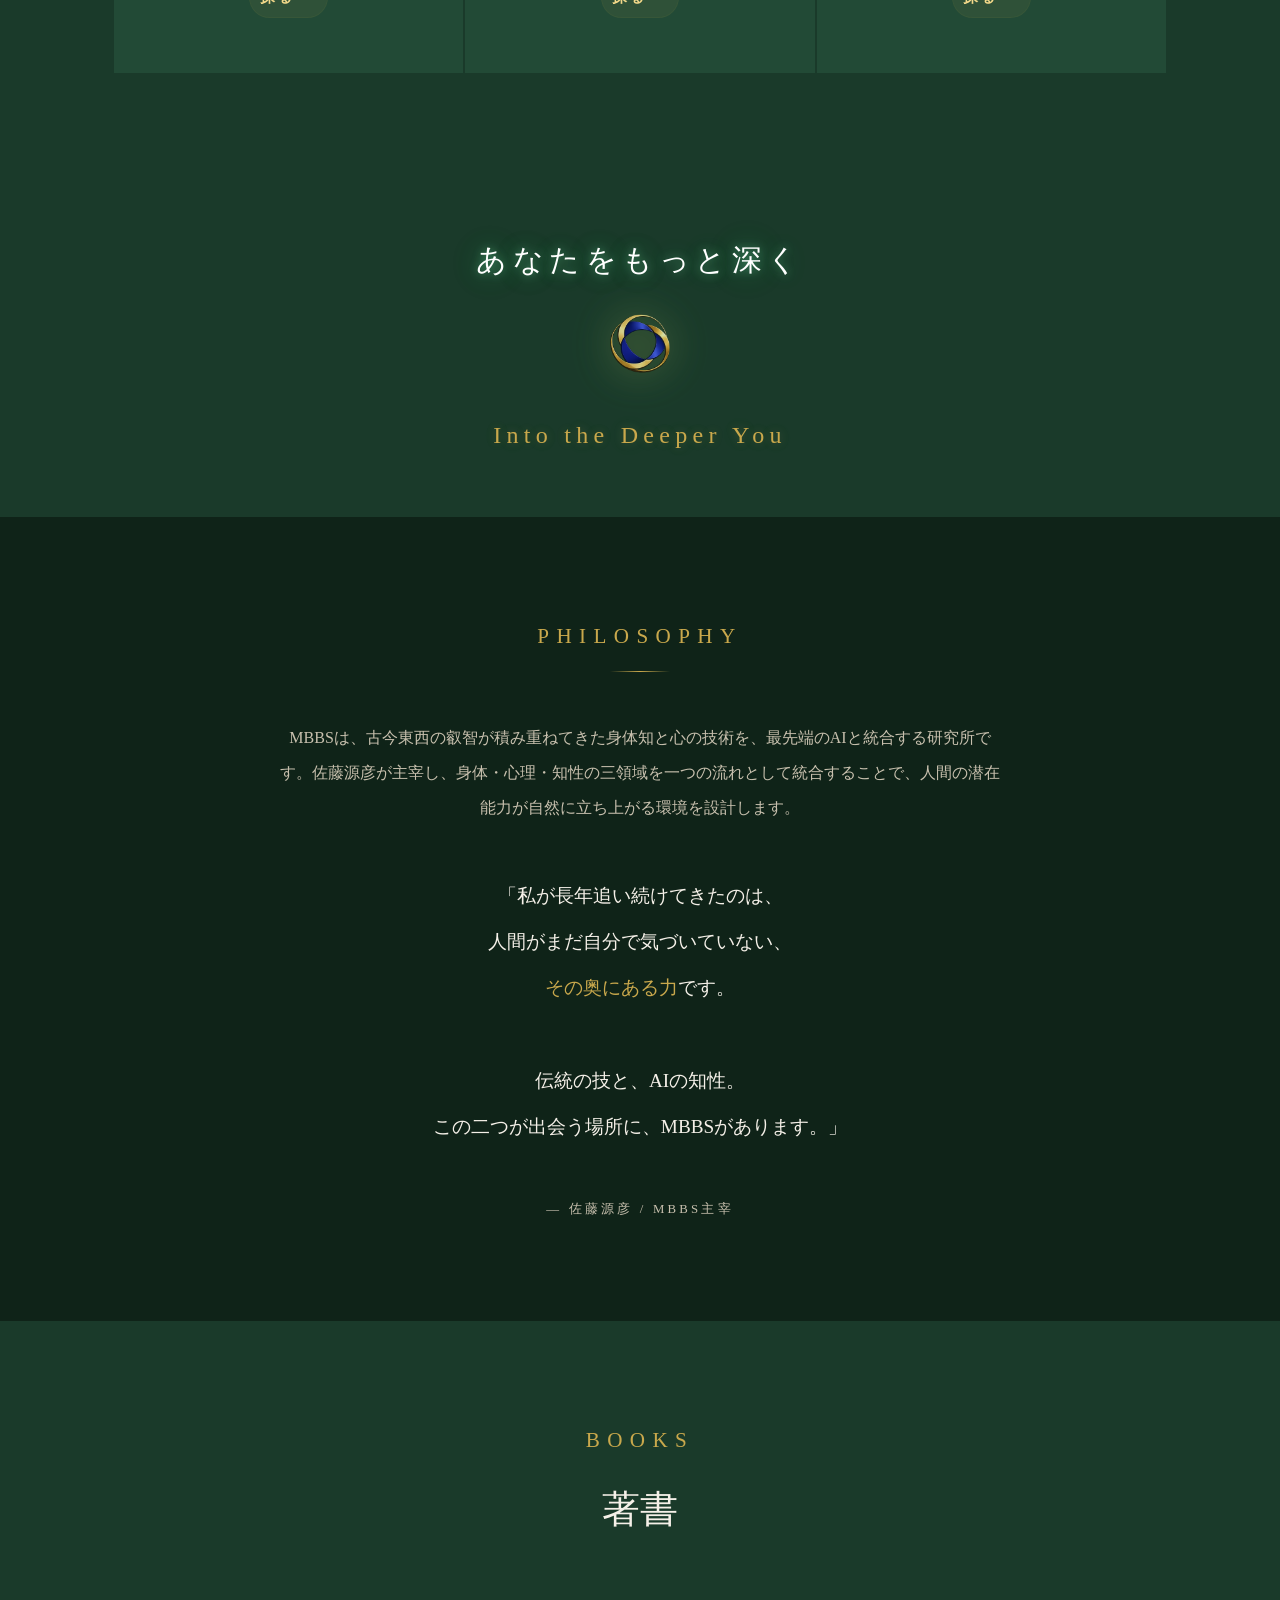
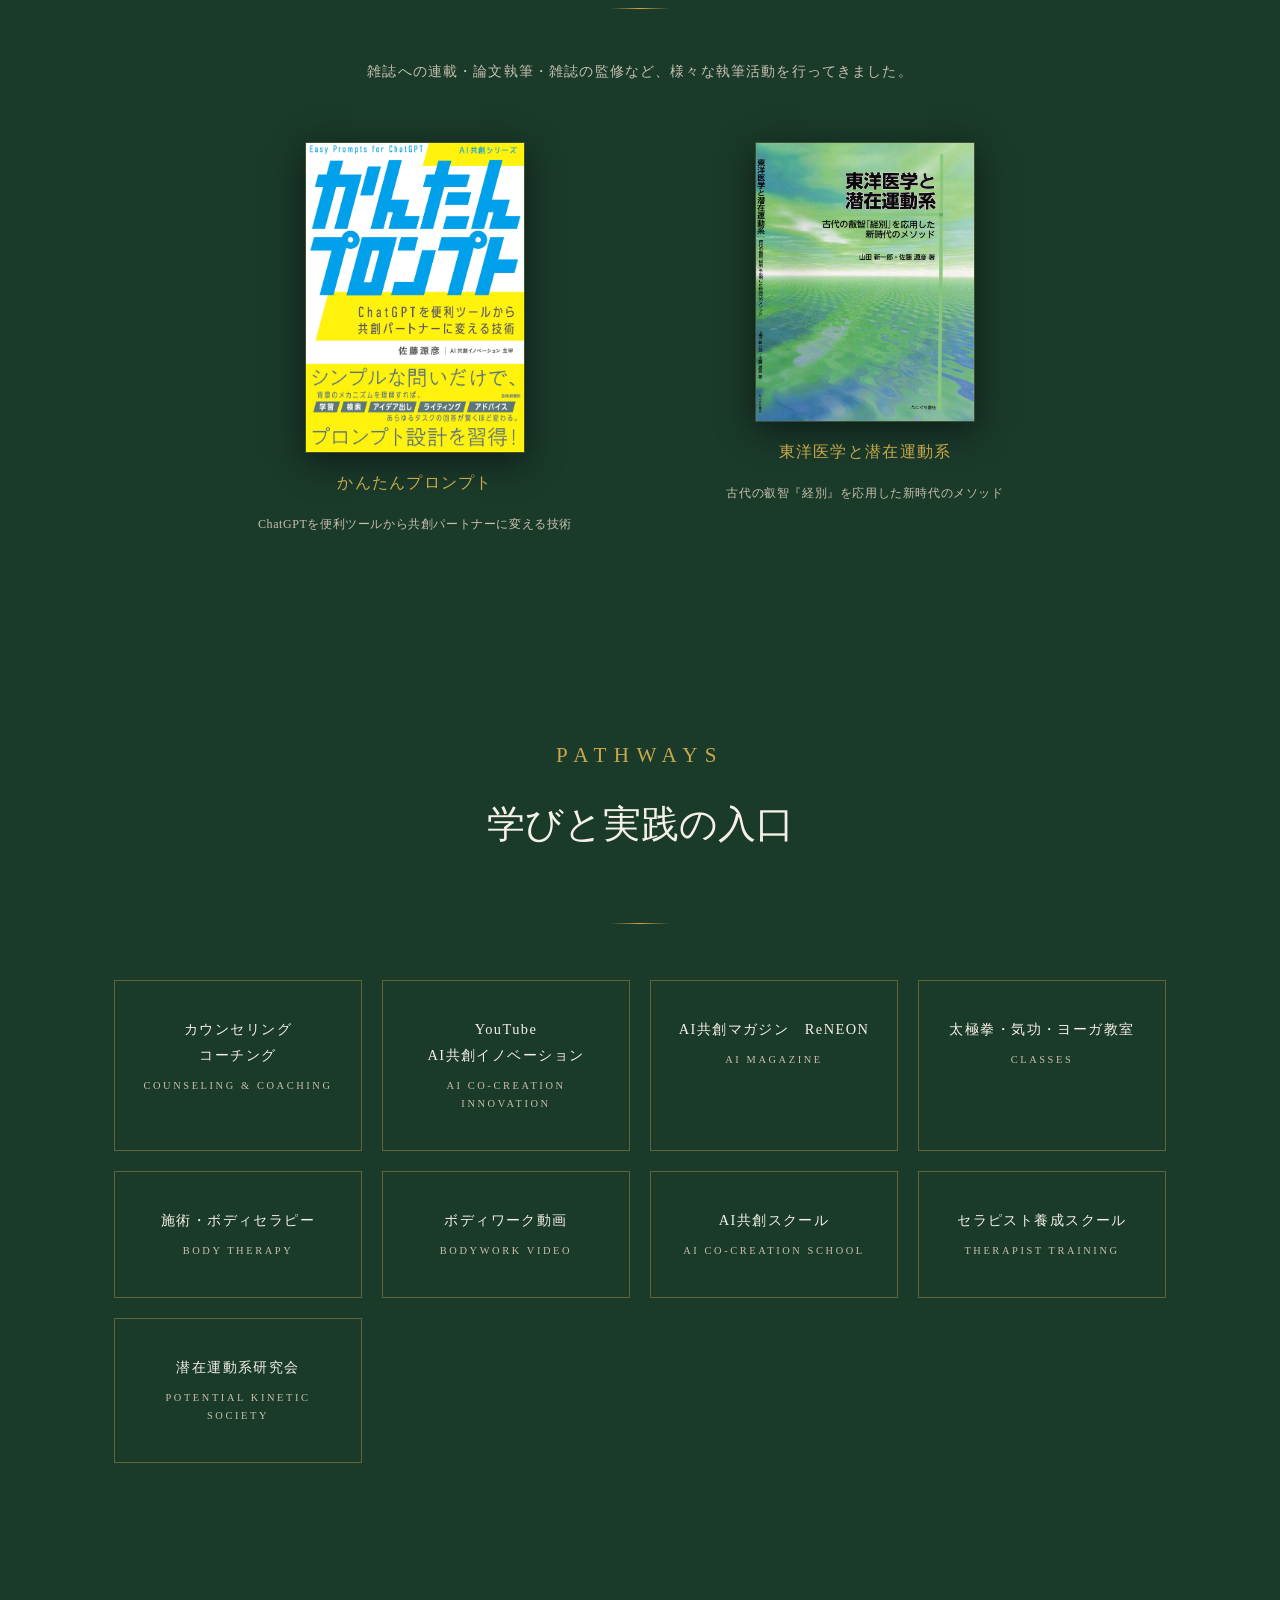
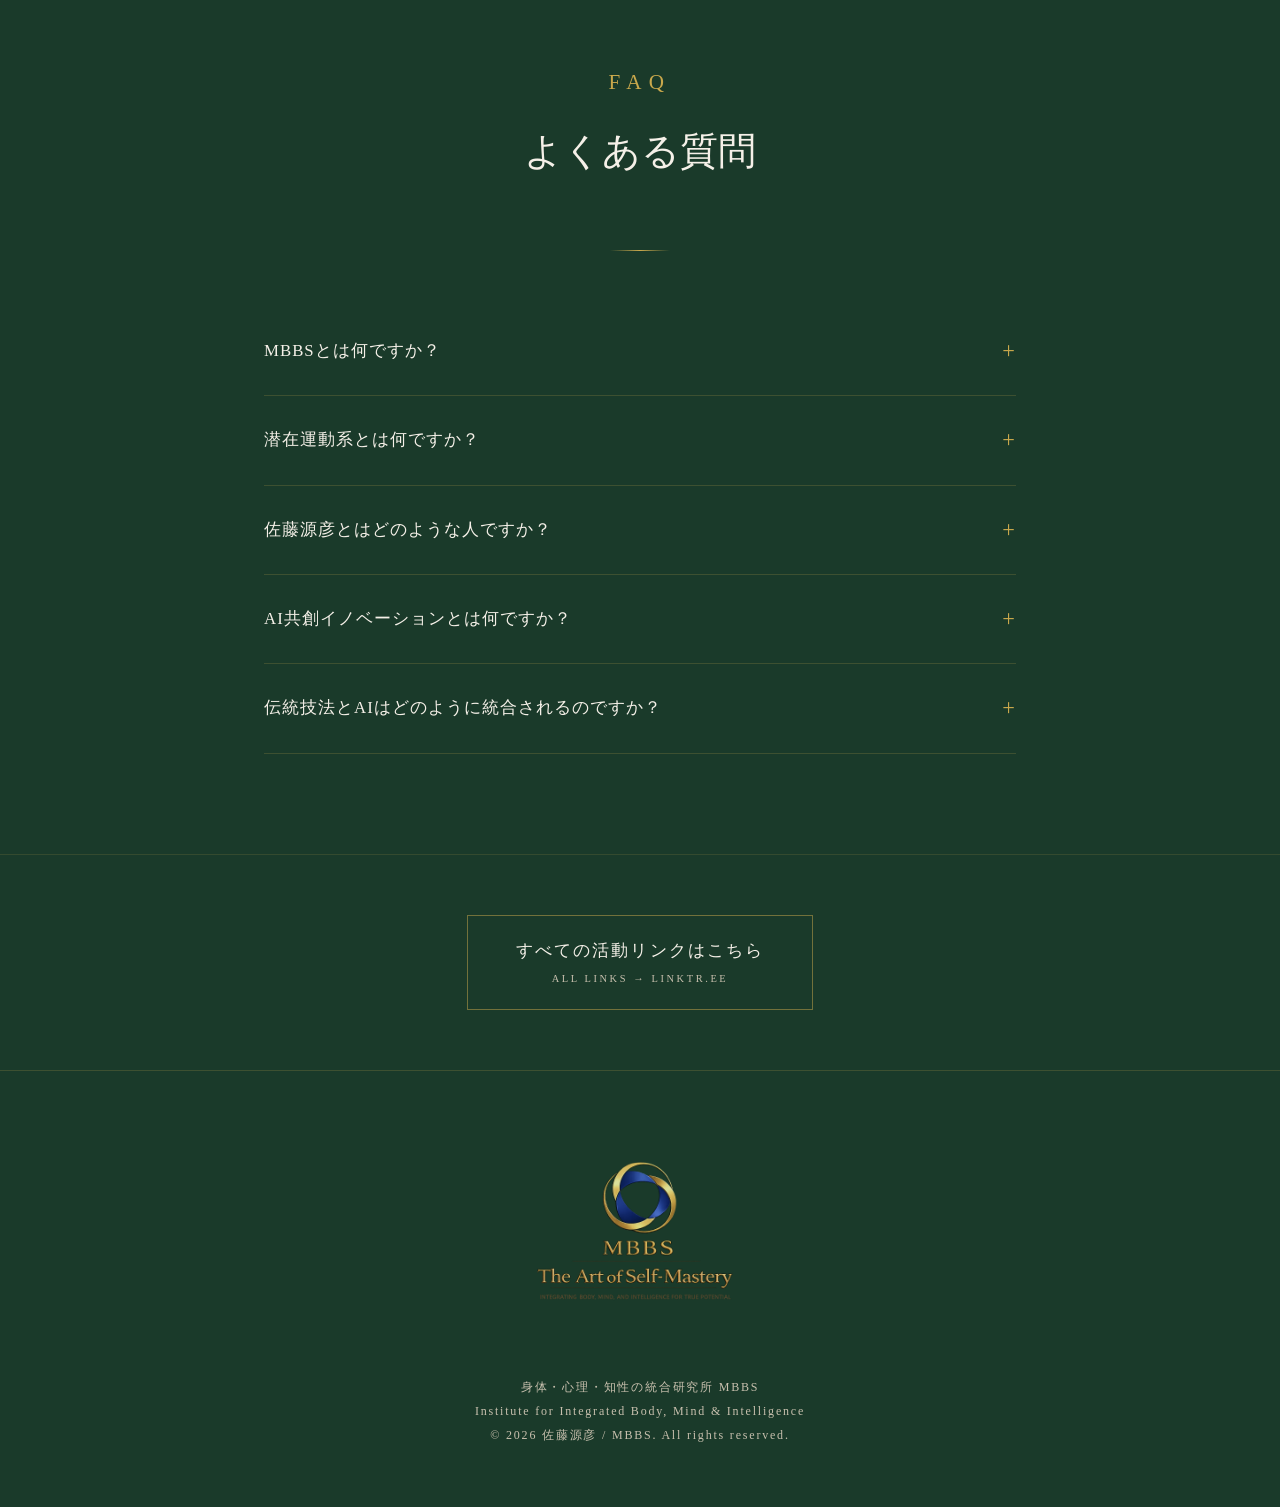
==== commit 399b51bc: "Add files via upload" ====
--- a/index.html
+++ b/index.html
@@ -3,7 +3,7 @@
 <head>
   <meta charset="UTF-8">
   <meta name="viewport" content="width=device-width, initial-scale=1.0">
-  <title>MBBS — 身体・心理・知性の統合研究所</title>
+  <title>MBBS &amp; 佐藤源彦 — 心身・AI共創の統合研究所 &amp; スクール in 名古屋</title>
   <meta name="description" content="MBBS（身体・心理・知性の統合研究所）は、東洋の伝統技法と最先端AIを統合し、人間の潜在能力を解放する研究所です。佐藤源彦が主宰するカウンセリング・ボディワーク・AI共創の実践の場。">
 
   <!-- OGP -->
@@ -76,8 +76,10 @@
     <button class="nav-close" aria-label="メニューを閉じる" onclick="closeNav()">×</button>
     <ul class="nav-links">
       <li><a href="concept.html" onclick="closeNav()"><span class="nav-en">Concept</span><span class="nav-ja">MBBSとは？</span></a></li>
+      <li><a href="profile.html" onclick="closeNav()"><span class="nav-en">Profile</span><span class="nav-ja">佐藤源彦 プロフィール</span></a></li>
       <li><a href="#philosophy" onclick="closeNav()"><span class="nav-en">Mission</span><span class="nav-ja">ミッション</span></a></li>
-      <li><a href="#" onclick="closeNav()"><span class="nav-en">Bodywork</span><span class="nav-ja">ボディワーク教室</span></a></li>
+      <li><a href="classes.html" onclick="closeNav()"><span class="nav-en">Classes</span><span class="nav-ja">太極拳・気功・ヨーガ教室</span></a></li>
+      <li><a href="aischool.html" onclick="closeNav()"><span class="nav-en">AI School</span><span class="nav-ja">AI共創イノベーションスクール</span></a></li>
       <li><a href="https://www.youtube.com/@AICoCreation" target="_blank" rel="noopener"><span class="nav-en">YouTube</span><span class="nav-ja">AI共創イノベーション</span></a></li>
       <li><a href="https://note.com/mbbs" target="_blank" rel="noopener"><span class="nav-en">note</span><span class="nav-ja">AI共創マガジン ReNEON</span></a></li>
       <li><a href="https://linktr.ee/motohiko.sato" target="_blank" rel="noopener"><span class="nav-en">Links</span><span class="nav-ja">すべてのリンク</span></a></li>
@@ -204,9 +206,9 @@
         AI共創マガジン　ReNEON
         <span class="service-btn-en">AI Magazine</span>
       </a>
-      <a class="service-btn" href="#">
-        ボディワーク教室
-        <span class="service-btn-en">Bodywork Class</span>
+      <a class="service-btn" href="classes.html">
+        太極拳・気功・ヨーガ教室
+        <span class="service-btn-en">Classes</span>
       </a>
       <a class="service-btn" href="#">
         施術・ボディセラピー
@@ -216,7 +218,7 @@
         ボディワーク動画
         <span class="service-btn-en">Bodywork Video</span>
       </a>
-      <a class="service-btn" href="#">
+      <a class="service-btn" href="aischool.html">
         AI共創スクール
         <span class="service-btn-en">AI Co-creation School</span>
       </a>
